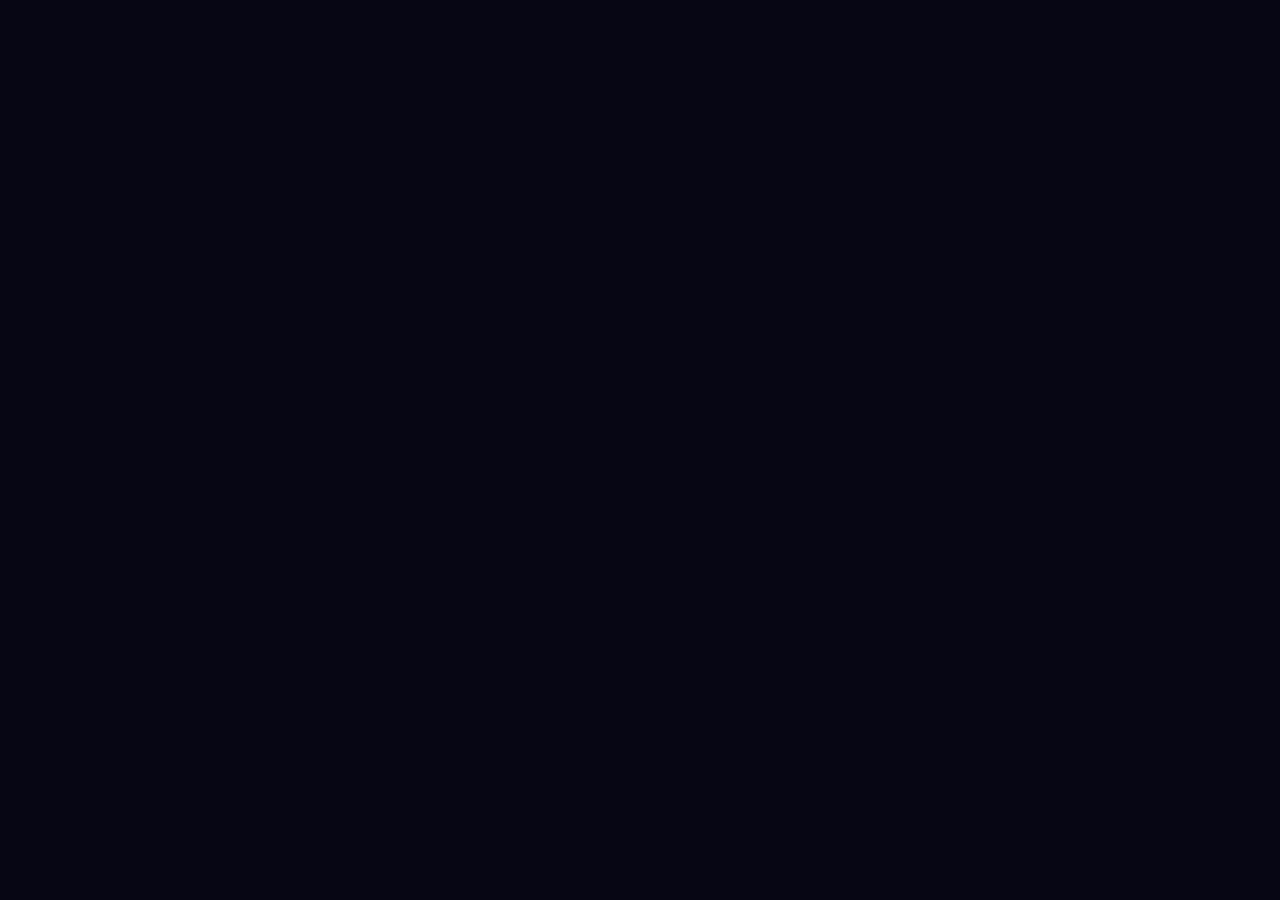
==== index.html @ 1e4405aa "Rename AWWLIEVERSE - An Interactive Birthday Universe (1).html to index.html" ====
<!DOCTYPE html>
<html lang="en">
<head>
  <meta charset="UTF-8">
  <meta name="viewport" content="width=device-width, initial-scale=1.0">
  <title>AWWLIEVERSE — A Little Universe Made Just for You</title>
  <style>
    /* ==========================================================================
       1. CSS RESET & COSMIC COLOR SYSTEM
       ========================================================================== */
    :root {
      --bg-midnight: #070614;
      --bg-deep-navy: #0b0d26;
      --bg-nebula: #181136;
      --lavender: #c2b0ea;
      --soft-pink: #f8c9df;
      --champagne-gold: #edd294;
      --gold-glow: #ffd978;
      --wax-red: #a32222;
      --glass-bg: rgba(22, 17, 48, 0.62);
      --glass-border: rgba(237, 210, 148, 0.22);
      --glass-glow: 0 10px 32px 0 rgba(142, 94, 219, 0.22);
      --font-cinzel: 'Cinzel', Georgia, 'Times New Roman', serif;
      --font-main: 'Segoe UI', -apple-system, BlinkMacSystemFont, Roboto, Helvetica, Arial, sans-serif;
      --font-cursive: 'Brush Script MT', 'Segoe Script', cursive;
    }

    * {
      box-sizing: border-box;
      margin: 0;
      padding: 0;
      -webkit-tap-highlight-color: transparent;
    }

    html {
      scroll-behavior: smooth;
      background-color: var(--bg-midnight);
      color: #f5f4fb;
      font-family: var(--font-main);
    }

    body {
      overflow-x: hidden;
      min-height: 100vh;
      position: relative;
    }

    /* Selection */
    ::selection {
      background: var(--champagne-gold);
      color: var(--bg-midnight);
    }

    /* Custom Scrollbar */
    ::-webkit-scrollbar {
      width: 9px;
    }
    ::-webkit-scrollbar-track {
      background: var(--bg-midnight);
    }
    ::-webkit-scrollbar-thumb {
      background: #392a63;
      border-radius: 999px;
      border: 2px solid var(--bg-midnight);
    }
    ::-webkit-scrollbar-thumb:hover {
      background: var(--champagne-gold);
    }

    /* Fixed Background Canvas */
    #star-canvas {
      position: fixed;
      top: 0;
      left: 0;
      width: 100vw;
      height: 100vh;
      pointer-events: none;
      z-index: 0;
    }

    #confetti-canvas {
      position: fixed;
      top: 0;
      left: 0;
      width: 100vw;
      height: 100vh;
      pointer-events: none;
      z-index: 999;
    }

    /* Layout & Typography Helpers */
    .container {
      width: 100%;
      max-width: 1100px;
      margin: 0 auto;
      padding: 0 1.25rem;
    }

    .section {
      padding: 4.5rem 0;
      position: relative;
      z-index: 2;
    }

    .section-header {
      text-align: center;
      margin-bottom: 2.75rem;
    }

    .badge {
      display: inline-block;
      padding: 0.35rem 1rem;
      border-radius: 999px;
      background: rgba(237, 210, 148, 0.08);
      border: 1px solid rgba(237, 210, 148, 0.35);
      color: var(--champagne-gold);
      font-size: 0.72rem;
      letter-spacing: 0.25em;
      text-transform: uppercase;
      font-weight: 600;
      margin-bottom: 0.75rem;
    }

    .section-title {
      font-family: var(--font-cinzel);
      font-size: clamp(1.8rem, 4vw, 2.75rem);
      font-weight: 700;
      letter-spacing: 0.04em;
      background: linear-gradient(135deg, #ffffff 20%, var(--champagne-gold) 65%, var(--soft-pink) 100%);
      -webkit-background-clip: text;
      -webkit-text-fill-color: transparent;
      margin-bottom: 0.65rem;
    }

    .section-subtitle {
      color: var(--lavender);
      font-size: 0.95rem;
      max-width: 600px;
      margin: 0 auto;
      line-height: 1.6;
      opacity: 0.9;
    }

    /* Glassmorphism Card Style */
    .glass {
      background: var(--glass-bg);
      backdrop-filter: blur(14px);
      -webkit-backdrop-filter: blur(14px);
      border: 1px solid var(--glass-border);
      border-radius: 24px;
      box-shadow: var(--glass-glow);
      transition: transform 0.35s cubic-bezier(0.2, 0.8, 0.2, 1), border-color 0.35s ease, box-shadow 0.35s ease;
    }

    .glass-hover:hover {
      transform: translateY(-6px);
      border-color: rgba(237, 210, 148, 0.55);
      box-shadow: 0 16px 40px rgba(162, 116, 238, 0.28);
    }

    /* Buttons */
    .btn-cosmic {
      display: inline-flex;
      align-items: center;
      justify-content: center;
      gap: 0.5rem;
      padding: 0.85rem 1.9rem;
      border-radius: 999px;
      font-family: var(--font-cinzel);
      font-size: 0.82rem;
      letter-spacing: 0.15em;
      text-transform: uppercase;
      font-weight: 700;
      color: var(--bg-midnight);
      background: linear-gradient(135deg, var(--champagne-gold) 0%, #ffdf94 50%, var(--soft-pink) 100%);
      border: none;
      cursor: pointer;
      box-shadow: 0 0 25px rgba(237, 210, 148, 0.45);
      transition: all 0.3s ease;
      text-decoration: none;
    }

    .btn-cosmic:hover {
      transform: scale(1.05);
      box-shadow: 0 0 38px rgba(237, 210, 148, 0.75);
    }

    .btn-cosmic:active {
      transform: scale(0.97);
    }

    .btn-ghost {
      display: inline-flex;
      align-items: center;
      gap: 0.4rem;
      padding: 0.75rem 1.5rem;
      border-radius: 999px;
      font-size: 0.8rem;
      letter-spacing: 0.12em;
      text-transform: uppercase;
      color: var(--lavender);
      background: rgba(255, 255, 255, 0.04);
      border: 1px solid rgba(194, 176, 234, 0.25);
      cursor: pointer;
      text-decoration: none;
      transition: all 0.25s ease;
    }

    .btn-ghost:hover {
      background: rgba(237, 210, 148, 0.12);
      color: var(--champagne-gold);
      border-color: var(--champagne-gold);
    }

    /* ==========================================================================
       2. FULLSCREEN CINEMATIC INTRO SCREEN
       ========================================================================== */
    #intro-screen {
      position: fixed;
      inset: 0;
      z-index: 1000;
      background: radial-gradient(circle at center, #1b113b 0%, #0d0a21 55%, #05040d 100%);
      display: flex;
      flex-direction: column;
      align-items: center;
      justify-content: center;
      text-align: center;
      padding: 1.5rem;
      transition: opacity 1.2s cubic-bezier(0.4, 0, 0.2, 1), visibility 1.2s;
    }

    #intro-screen.fade-out {
      opacity: 0;
      visibility: hidden;
      pointer-events: none;
    }

    .glowing-moon {
      width: 100px;
      height: 100px;
      border-radius: 50%;
      background: radial-gradient(circle at 35% 35%, #fffbf0 0%, #edd294 50%, #87692c 100%);
      box-shadow: 0 0 45px rgba(237, 210, 148, 0.7), 0 0 90px rgba(194, 176, 234, 0.35);
      margin-bottom: 2rem;
      cursor: pointer;
      position: relative;
      transition: transform 0.4s ease, filter 0.4s ease;
      animation: moonFloat 5s ease-in-out infinite alternate;
    }

    .glowing-moon:hover {
      transform: scale(1.12);
      filter: brightness(1.2) drop-shadow(0 0 25px rgba(255, 217, 120, 0.9));
    }

    .glowing-moon::after {
      content: '☾';
      position: absolute;
      top: 50%;
      left: 50%;
      transform: translate(-50%, -50%);
      color: rgba(11, 13, 38, 0.4);
      font-size: 2.2rem;
      user-select: none;
    }

    @keyframes moonFloat {
      0% { transform: translateY(0px) rotate(0deg); }
      100% { transform: translateY(-12px) rotate(4deg); }
    }

    .intro-title {
      font-family: var(--font-cinzel);
      font-size: clamp(2.1rem, 6vw, 4.25rem);
      font-weight: 800;
      letter-spacing: 0.12em;
      line-height: 1.15;
      background: linear-gradient(135deg, #fff 25%, var(--champagne-gold) 65%, var(--soft-pink) 100%);
      -webkit-background-clip: text;
      -webkit-text-fill-color: transparent;
      margin-bottom: 1rem;
      text-shadow: 0 0 40px rgba(237, 210, 148, 0.45);
    }

    .intro-subtitle {
      font-size: clamp(0.95rem, 2.5vw, 1.25rem);
      color: var(--lavender);
      font-style: italic;
      max-width: 620px;
      line-height: 1.6;
      margin-bottom: 2.5rem;
    }

    .intro-actions {
      display: flex;
      flex-direction: column;
      align-items: center;
      gap: 1.1rem;
    }

    /* Main Experience Wrapper */
    #main-app {
      opacity: 0;
      transition: opacity 1.2s ease;
      position: relative;
      z-index: 10;
    }

    #main-app.visible {
      opacity: 1;
    }

    /* ==========================================================================
       3. TOP NAVIGATION HEADER
       ========================================================================== */
    .top-nav {
      position: sticky;
      top: 0;
      z-index: 100;
      background: rgba(7, 6, 20, 0.75);
      backdrop-filter: blur(16px);
      -webkit-backdrop-filter: blur(16px);
      border-bottom: 1px solid rgba(194, 176, 234, 0.12);
      padding: 0.85rem 1.25rem;
      display: flex;
      align-items: center;
      justify-content: space-between;
    }

    .brand-group {
      display: flex;
      align-items: center;
      gap: 0.75rem;
    }

    .nav-moon-trigger {
      width: 34px;
      height: 34px;
      border-radius: 50%;
      background: radial-gradient(circle at 35% 35%, #fff, var(--champagne-gold));
      display: flex;
      align-items: center;
      justify-content: center;
      color: var(--bg-midnight);
      font-size: 0.95rem;
      font-weight: bold;
      border: none;
      cursor: pointer;
      box-shadow: 0 0 14px rgba(237, 210, 148, 0.65);
      transition: transform 0.3s ease;
    }

    .nav-moon-trigger:hover {
      transform: scale(1.15) rotate(15deg);
    }

    .brand-name {
      font-family: var(--font-cinzel);
      font-size: 1.1rem;
      font-weight: 700;
      letter-spacing: 0.18em;
      color: var(--champagne-gold);
    }

    .brand-sub {
      font-size: 0.68rem;
      letter-spacing: 0.18em;
      text-transform: uppercase;
      color: var(--lavender);
      opacity: 0.7;
      display: none;
    }

    @media (min-width: 640px) {
      .brand-sub { display: inline; }
    }

    .nav-links {
      display: none;
      gap: 1.5rem;
    }

    @media (min-width: 860px) {
      .nav-links { display: flex; }
    }

    .nav-links a {
      color: var(--lavender);
      text-decoration: none;
      font-size: 0.75rem;
      text-transform: uppercase;
      letter-spacing: 0.15em;
      font-weight: 600;
      transition: color 0.2s ease;
    }

    .nav-links a:hover {
      color: var(--champagne-gold);
    }

    /* ==========================================================================
       4. HERO BANNER
       ========================================================================== */
    .hero-banner {
      padding: 5rem 0 3rem 0;
      text-align: center;
    }

    .hero-headline {
      font-family: var(--font-cinzel);
      font-size: clamp(2rem, 5.5vw, 3.8rem);
      font-weight: 800;
      line-height: 1.2;
      background: linear-gradient(135deg, #ffffff 0%, var(--champagne-gold) 60%, var(--soft-pink) 100%);
      -webkit-background-clip: text;
      -webkit-text-fill-color: transparent;
      margin-bottom: 1.25rem;
    }

    .hero-description {
      color: var(--lavender);
      font-size: 1.05rem;
      max-width: 680px;
      margin: 0 auto 2rem auto;
      line-height: 1.7;
    }

    /* ==========================================================================
       5. INTERACTIVE 3D GIFT BOX
       ========================================================================== */
    .gift-stage {
      display: flex;
      flex-direction: column;
      align-items: center;
      padding: 2.5rem 1rem;
    }

    .gift-box-wrapper {
      position: relative;
      width: 160px;
      height: 160px;
      cursor: pointer;
      perspective: 800px;
      margin-bottom: 2rem;
    }

    .gift-box {
      width: 100%;
      height: 100%;
      position: relative;
      transform-style: preserve-3d;
      transition: transform 0.6s cubic-bezier(0.34, 1.56, 0.64, 1);
    }

    .gift-box.wobble {
      animation: giftShake 0.6s ease infinite;
    }

    @keyframes giftShake {
      0%, 100% { transform: rotate(0deg) scale(1); }
      20% { transform: rotate(-6deg) scale(1.05); }
      40% { transform: rotate(6deg) scale(1.05); }
      60% { transform: rotate(-4deg) scale(1.05); }
      80% { transform: rotate(4deg) scale(1.05); }
    }

    .gift-lid {
      position: absolute;
      top: 0;
      left: -8px;
      width: 176px;
      height: 48px;
      background: linear-gradient(135deg, #742588, #4d1561);
      border-radius: 12px;
      border: 2px solid var(--champagne-gold);
      box-shadow: 0 8px 24px rgba(0, 0, 0, 0.45);
      z-index: 4;
      transform-origin: top left;
      transition: transform 0.8s cubic-bezier(0.34, 1.56, 0.64, 1);
    }

    .gift-box.opened .gift-lid {
      transform: translateY(-80px) rotateZ(-38deg) rotateX(45deg);
      opacity: 0.6;
    }

    .gift-bow {
      position: absolute;
      top: -24px;
      left: 50%;
      transform: translateX(-50%);
      width: 52px;
      height: 28px;
      display: flex;
      justify-content: center;
    }

    .gift-bow::before, .gift-bow::after {
      content: '';
      width: 26px;
      height: 26px;
      border: 4px solid var(--champagne-gold);
      border-radius: 50%;
      background: rgba(237, 210, 148, 0.2);
    }
    .gift-bow::before { transform: rotate(-30deg); }
    .gift-bow::after { transform: rotate(30deg); }

    .gift-body {
      position: absolute;
      top: 36px;
      left: 0;
      width: 160px;
      height: 124px;
      background: linear-gradient(135deg, #49175c, #2b0c38);
      border-radius: 10px;
      border: 2px solid rgba(237, 210, 148, 0.6);
      box-shadow: 0 15px 35px rgba(0, 0, 0, 0.6);
      overflow: hidden;
      display: flex;
      align-items: center;
      justify-content: center;
    }

    .gift-ribbon-v {
      position: absolute;
      top: 0;
      bottom: 0;
      width: 24px;
      background: linear-gradient(to right, #eed18f, #fcebc4, #dcb96f);
      box-shadow: 0 0 10px rgba(237, 210, 148, 0.4);
    }

    .gift-ribbon-h {
      position: absolute;
      left: 0;
      right: 0;
      height: 24px;
      background: linear-gradient(to bottom, #eed18f, #fcebc4, #dcb96f);
      box-shadow: 0 0 10px rgba(237, 210, 148, 0.4);
    }

    .gift-hint {
      font-size: 0.82rem;
      letter-spacing: 0.2em;
      text-transform: uppercase;
      color: var(--champagne-gold);
      font-weight: 600;
      animation: pulseText 2s infinite;
      user-select: none;
    }

    @keyframes pulseText {
      0%, 100% { opacity: 0.5; }
      50% { opacity: 1; }
    }

    .revealed-cards {
      display: none;
      grid-template-columns: repeat(auto-fit, minmax(220px, 1fr));
      gap: 1.25rem;
      width: 100%;
      margin-top: 2rem;
      animation: fadeInUp 0.8s ease forwards;
    }

    .gift-portal-card {
      padding: 1.5rem;
      text-decoration: none;
      color: inherit;
      display: block;
      border-radius: 18px;
    }

    .portal-icon {
      font-size: 2rem;
      margin-bottom: 0.75rem;
      display: block;
    }

    .portal-title {
      font-family: var(--font-cinzel);
      font-size: 1.05rem;
      font-weight: 700;
      color: var(--champagne-gold);
      margin-bottom: 0.35rem;
    }

    .portal-desc {
      font-size: 0.82rem;
      color: var(--lavender);
      line-height: 1.5;
    }

    /* ==========================================================================
       6. BIRTHDAY CAKE & CANDLE EXPERIENCE
       ========================================================================== */
    .cake-display {
      display: flex;
      flex-direction: column;
      align-items: center;
      padding: 2.5rem 1rem 1.5rem 1rem;
    }

    .cake-stand {
      display: flex;
      flex-direction: column;
      align-items: center;
      position: relative;
      margin-bottom: 2.5rem;
    }

    .candles-row {
      display: flex;
      gap: 2rem;
      z-index: 5;
      margin-bottom: -4px;
    }

    .candle {
      width: 14px;
      height: 48px;
      background: repeating-linear-gradient(45deg, var(--champagne-gold), var(--champagne-gold) 6px, var(--soft-pink) 6px, var(--soft-pink) 12px);
      border-radius: 4px;
      position: relative;
      box-shadow: 0 4px 10px rgba(0, 0, 0, 0.4);
      cursor: pointer;
    }

    .flame {
      position: absolute;
      top: -22px;
      left: 50%;
      transform: translateX(-50%);
      width: 16px;
      height: 24px;
      background: radial-gradient(ellipse at bottom, #ffffff 0%, var(--gold-glow) 35%, #ff5722 80%, transparent 100%);
      border-radius: 50% 50% 35% 35% / 60% 60% 40% 40%;
      box-shadow: 0 0 16px var(--gold-glow), 0 0 32px #ff7043;
      animation: flicker 0.18s infinite alternate ease-in-out;
      transition: all 0.5s ease;
    }

    .flame.blown {
      opacity: 0;
      transform: translateX(-50%) translateY(-10px) scale(0.2);
    }

    .smoke {
      position: absolute;
      top: -26px;
      left: 50%;
      transform: translateX(-50%);
      width: 6px;
      height: 20px;
      background: rgba(220, 220, 230, 0.6);
      filter: blur(3px);
      border-radius: 50%;
      opacity: 0;
      pointer-events: none;
    }

    .flame.blown + .smoke {
      animation: riseSmoke 1.6s forwards ease-out;
    }

    @keyframes flicker {
      0% { transform: translateX(-50%) rotate(-2deg) scale(1); }
      100% { transform: translateX(-50%) rotate(2deg) scale(1.08); }
    }

    @keyframes riseSmoke {
      0% { opacity: 0.9; transform: translateX(-50%) translateY(0) scale(1); }
      50% { opacity: 0.5; transform: translateX(-70%) translateY(-25px) scale(2); }
      100% { opacity: 0; transform: translateX(-40%) translateY(-50px) scale(3.5); }
    }

    .cake-tier {
      position: relative;
      border-radius: 14px 14px 0 0;
      box-shadow: inset 0 -6px 0 rgba(0, 0, 0, 0.25), inset 0 8px 0 rgba(248, 201, 223, 0.25);
    }

    .tier-top {
      width: 180px;
      height: 65px;
      background: linear-gradient(135deg, #371d5c, #592e94);
      border: 2px solid rgba(237, 210, 148, 0.4);
      border-bottom: none;
      display: flex;
      align-items: center;
      justify-content: center;
      color: var(--champagne-gold);
      font-size: 0.8rem;
      letter-spacing: 0.25em;
    }

    .tier-bottom {
      width: 250px;
      height: 80px;
      background: linear-gradient(135deg, #281442, #462274);
      border: 2px solid rgba(237, 210, 148, 0.4);
      border-bottom: none;
      display: flex;
      align-items: center;
      justify-content: center;
    }

    .tier-text {
      font-family: var(--font-cinzel);
      font-weight: 700;
      font-size: 0.95rem;
      letter-spacing: 0.25em;
      color: var(--champagne-gold);
      text-shadow: 0 0 10px rgba(237, 210, 148, 0.5);
    }

    .cake-plate {
      width: 290px;
      height: 14px;
      background: linear-gradient(to right, #edd294, #fff3d6, #edd294);
      border-radius: 999px;
      box-shadow: 0 10px 24px rgba(0, 0, 0, 0.6);
    }

    .cake-blessing {
      display: none;
      max-width: 620px;
      margin: 2rem auto 0 auto;
      padding: 1.75rem;
      text-align: center;
      background: linear-gradient(135deg, rgba(82, 33, 114, 0.4), rgba(22, 17, 48, 0.7));
      border: 1px solid var(--champagne-gold);
      border-radius: 20px;
      animation: fadeInUp 0.8s ease;
    }

    .blessing-quote {
      font-size: 1.05rem;
      line-height: 1.75;
      color: #fff;
      font-style: italic;
      margin-bottom: 0.75rem;
    }

    /* ==========================================================================
       7. SCRAPBOOK / MUSEUM OF MEMORIES
       ========================================================================== */
    .memories-grid {
      display: grid;
      grid-template-columns: repeat(auto-fill, minmax(230px, 1fr));
      gap: 1.75rem;
      padding: 0.5rem;
    }

    .polaroid-card {
      background: #faf7f0;
      color: #1a1727;
      padding: 0.85rem 0.85rem 1.25rem 0.85rem;
      border-radius: 8px;
      box-shadow: 0 12px 28px rgba(0, 0, 0, 0.5);
      cursor: pointer;
      transition: all 0.35s cubic-bezier(0.2, 0.8, 0.2, 1);
      display: flex;
      flex-direction: column;
      position: relative;
    }

    .polaroid-card:nth-child(even) { transform: rotate(-1.5deg); }
    .polaroid-card:nth-child(odd) { transform: rotate(1.5deg); }

    .polaroid-card:hover {
      transform: translateY(-8px) rotate(0deg) scale(1.04);
      box-shadow: 0 20px 40px rgba(0, 0, 0, 0.7), 0 0 25px rgba(237, 210, 148, 0.4);
      z-index: 5;
    }

    .polaroid-photo-frame {
      width: 100%;
      height: 200px;
      background: #110c22;
      border-radius: 4px;
      overflow: hidden;
      position: relative;
      display: flex;
      align-items: center;
      justify-content: center;
    }

    .polaroid-photo-frame img {
      width: 100%;
      height: 100%;
      object-fit: cover;
      display: block;
      transition: transform 0.5s ease;
    }

    .polaroid-card:hover .polaroid-photo-frame img {
      transform: scale(1.06);
    }

    .polaroid-caption {
      margin-top: 0.85rem;
      font-family: var(--font-cinzel);
      font-size: 0.85rem;
      font-weight: 700;
      color: #171224;
      line-height: 1.3;
    }

    .polaroid-sub {
      font-size: 0.72rem;
      color: #635b75;
      margin-top: 0.25rem;
    }

    /* Lightbox Modal */
    .lightbox-modal {
      position: fixed;
      inset: 0;
      z-index: 1200;
      background: rgba(4, 3, 10, 0.88);
      backdrop-filter: blur(16px);
      -webkit-backdrop-filter: blur(16px);
      display: none;
      align-items: center;
      justify-content: center;
      padding: 1.5rem;
    }

    .lightbox-content {
      max-width: 650px;
      width: 100%;
      background: var(--bg-deep-navy);
      border: 1px solid var(--champagne-gold);
      border-radius: 20px;
      overflow: hidden;
      position: relative;
      box-shadow: 0 0 45px rgba(0, 0, 0, 0.8);
      animation: modalZoom 0.3s ease;
    }

    @keyframes modalZoom {
      from { transform: scale(0.92); opacity: 0; }
      to { transform: scale(1); opacity: 1; }
    }

    .lightbox-image-box {
      width: 100%;
      height: 380px;
      background: #000;
      display: flex;
      align-items: center;
      justify-content: center;
    }

    .lightbox-image-box img, .lightbox-image-box svg {
      max-width: 100%;
      max-height: 100%;
      object-fit: contain;
    }

    .lightbox-details {
      padding: 1.5rem;
    }

    .lightbox-caption {
      font-family: var(--font-cinzel);
      font-size: 1.25rem;
      font-weight: 700;
      color: var(--champagne-gold);
      margin-bottom: 0.4rem;
    }

    .lightbox-desc {
      font-size: 0.9rem;
      color: var(--lavender);
      line-height: 1.6;
    }

    .lightbox-controls {
      display: flex;
      align-items: center;
      justify-content: space-between;
      margin-top: 1.25rem;
      border-top: 1px solid rgba(194, 176, 234, 0.15);
      padding-top: 1rem;
    }

    .modal-close-btn {
      position: absolute;
      top: 1rem;
      right: 1rem;
      background: rgba(0, 0, 0, 0.5);
      border: 1px solid rgba(255, 255, 255, 0.2);
      color: #fff;
      width: 36px;
      height: 36px;
      border-radius: 50%;
      cursor: pointer;
      font-size: 1.1rem;
      display: flex;
      align-items: center;
      justify-content: center;
      transition: all 0.2s;
    }

    .modal-close-btn:hover {
      background: var(--champagne-gold);
      color: var(--bg-midnight);
    }

    /* ==========================================================================
       8. FRIENDSHIP TIMELINE & LIVE COUNTER
       ========================================================================== */
    .counter-grid {
      display: grid;
      grid-template-columns: repeat(2, 1fr);
      gap: 1rem;
      max-width: 650px;
      margin: 0 auto 3.5rem auto;
    }

    @media (min-width: 580px) {
      .counter-grid { grid-template-columns: repeat(4, 1fr); }
    }

    .counter-box {
      padding: 1.4rem 0.75rem;
      text-align: center;
      background: rgba(14, 11, 33, 0.7);
      border: 1px solid rgba(194, 176, 234, 0.18);
      border-radius: 18px;
    }

    .counter-value {
      font-family: var(--font-cinzel);
      font-size: 2.2rem;
      font-weight: 800;
      color: var(--champagne-gold);
      display: block;
      line-height: 1.1;
    }

    .counter-label {
      font-size: 0.72rem;
      text-transform: uppercase;
      letter-spacing: 0.2em;
      color: var(--lavender);
      margin-top: 0.4rem;
      display: block;
    }

    .timeline-track {
      position: relative;
      max-width: 720px;
      margin: 0 auto;
      padding-left: 2rem;
      border-left: 2px dashed rgba(237, 210, 148, 0.35);
    }

    .timeline-node {
      position: relative;
      margin-bottom: 2.5rem;
    }

    .timeline-dot {
      position: absolute;
      left: -2rem;
      top: 1.25rem;
      transform: translateX(-50%);
      width: 18px;
      height: 18px;
      border-radius: 50%;
      background: var(--champagne-gold);
      border: 4px solid var(--bg-midnight);
      box-shadow: 0 0 14px var(--champagne-gold);
    }

    .timeline-card {
      padding: 1.5rem;
    }

    .timeline-date {
      font-size: 0.75rem;
      text-transform: uppercase;
      letter-spacing: 0.18em;
      color: var(--champagne-gold);
      font-weight: 700;
    }

    .timeline-title {
      font-family: var(--font-cinzel);
      font-size: 1.2rem;
      font-weight: 700;
      color: #fff;
      margin: 0.3rem 0 0.5rem 0;
    }

    .timeline-desc {
      font-size: 0.88rem;
      color: var(--lavender);
      line-height: 1.6;
    }

    /* ==========================================================================
       9. WAX SEALED LETTER
       ========================================================================== */
    .letter-stage {
      max-width: 680px;
      margin: 0 auto;
      padding: 1rem;
    }

    .envelope-box {
      width: 100%;
      background: linear-gradient(135deg, #1b1238, #110a26);
      border: 1px solid rgba(237, 210, 148, 0.35);
      border-radius: 24px;
      padding: 3rem 1.5rem;
      text-align: center;
      position: relative;
      box-shadow: 0 15px 40px rgba(0, 0, 0, 0.6);
      cursor: pointer;
      transition: all 0.3s ease;
    }

    .envelope-box:hover {
      border-color: var(--champagne-gold);
      box-shadow: 0 0 35px rgba(237, 210, 148, 0.25);
    }

    .wax-seal {
      width: 72px;
      height: 72px;
      border-radius: 50%;
      background: radial-gradient(circle at 35% 35%, #c52929 0%, var(--wax-red) 60%, #570e0e 100%);
      box-shadow: 0 6px 18px rgba(0, 0, 0, 0.6), inset 0 2px 4px rgba(255, 255, 255, 0.3);
      border: 2px solid rgba(237, 210, 148, 0.4);
      margin: 0 auto 1.25rem auto;
      display: flex;
      align-items: center;
      justify-content: center;
      font-family: var(--font-cinzel);
      font-size: 1.4rem;
      font-weight: bold;
      color: var(--champagne-gold);
      transition: transform 0.3s ease;
    }

    .wax-seal:hover {
      transform: scale(1.1);
    }

    .opened-letter-view {
      display: none;
      background: #0f0b21;
      border: 1px solid rgba(237, 210, 148, 0.3);
      border-radius: 20px;
      padding: 2.25rem;
      box-shadow: 0 15px 40px rgba(0, 0, 0, 0.7);
      animation: fadeInUp 0.7s ease;
    }

    .letter-header {
      display: flex;
      justify-content: space-between;
      align-items: center;
      border-bottom: 1px solid rgba(194, 176, 234, 0.15);
      padding-bottom: 1rem;
      margin-bottom: 1.5rem;
    }

    .letter-salutation {
      font-family: var(--font-cinzel);
      font-size: 1.3rem;
      color: var(--champagne-gold);
    }

    .letter-body {
      font-size: 1rem;
      line-height: 1.85;
      color: #ede9f7;
      white-space: pre-line;
      min-height: 240px;
    }

    .letter-signature {
      margin-top: 2rem;
      padding-top: 1.25rem;
      border-top: 1px solid rgba(194, 176, 234, 0.15);
      text-align: right;
    }

    .signature-title {
      font-size: 0.8rem;
      color: var(--lavender);
      text-transform: uppercase;
      letter-spacing: 0.15em;
    }

    .signature-name {
      font-family: var(--font-cinzel);
      font-size: 1.4rem;
      font-weight: 700;
      color: var(--champagne-gold);
      margin-top: 0.25rem;
    }

    /* ==========================================================================
       10. THINGS I HOPE YOU NEVER FORGET (APPRECIATION CARDS)
       ========================================================================== */
    .appreciation-grid {
      display: grid;
      grid-template-columns: repeat(auto-fill, minmax(240px, 1fr));
      gap: 1.25rem;
    }

    .appreciation-card {
      padding: 1.5rem;
      border-radius: 20px;
      cursor: pointer;
      display: flex;
      flex-direction: column;
      justify-content: space-between;
      min-height: 190px;
    }

    .appreciation-icon {
      font-size: 1.8rem;
      margin-bottom: 0.75rem;
    }

    .appreciation-title {
      font-family: var(--font-cinzel);
      font-size: 1.05rem;
      font-weight: 700;
      color: var(--champagne-gold);
      margin-bottom: 0.5rem;
    }

    .appreciation-msg {
      font-size: 0.85rem;
      color: var(--lavender);
      line-height: 1.6;
    }

    /* ==========================================================================
       11. A THOUSAND LITTLE WISHES (CONSTELLATION FIELD)
       ========================================================================== */
    .constellation-sky {
      position: relative;
      width: 100%;
      height: 380px;
      background: radial-gradient(ellipse at center, #181136 0%, #0c081e 65%, #05030e 100%);
      border: 1px solid rgba(237, 210, 148, 0.25);
      border-radius: 24px;
      overflow: hidden;
      margin-bottom: 1.5rem;
    }

    .star-point {
      position: absolute;
      width: 28px;
      height: 28px;
      display: flex;
      align-items: center;
      justify-content: center;
      cursor: pointer;
      border: none;
      background: transparent;
      transform: translate(-50%, -50%);
      transition: transform 0.3s ease;
    }

    .star-point:hover {
      transform: translate(-50%, -50%) scale(1.6);
    }

    .star-point svg {
      width: 16px;
      height: 16px;
      fill: var(--champagne-gold);
      filter: drop-shadow(0 0 8px var(--gold-glow));
    }

    .active-wish-card {
      min-height: 85px;
      padding: 1.25rem 1.75rem;
      border-radius: 18px;
      text-align: center;
      display: flex;
      align-items: center;
      justify-content: center;
    }

    .active-wish-text {
      font-size: 0.95rem;
      font-style: italic;
      color: var(--champagne-gold);
      line-height: 1.6;
    }

    /* ==========================================================================
       12. OPEN-WHEN LETTERS
       ========================================================================== */
    .open-when-grid {
      display: grid;
      grid-template-columns: repeat(auto-fit, minmax(230px, 1fr));
      gap: 1.25rem;
    }

    .open-when-card {
      padding: 1.6rem;
      cursor: pointer;
      border-radius: 20px;
      display: flex;
      align-items: center;
      gap: 1rem;
    }

    .ow-icon {
      font-size: 2rem;
    }

    .ow-title {
      font-family: var(--font-cinzel);
      font-size: 0.95rem;
      font-weight: 700;
      color: var(--champagne-gold);
    }

    .ow-preview {
      font-size: 0.75rem;
      color: var(--lavender);
      margin-top: 0.2rem;
    }

    /* ==========================================================================
       13. INTERACTIVE FRIENDSHIP QUIZ
       ========================================================================== */
    .quiz-card {
      max-width: 650px;
      margin: 0 auto;
      padding: 2.25rem 1.75rem;
      border-radius: 24px;
    }

    .quiz-progress-bar-wrap {
      width: 100%;
      height: 6px;
      background: rgba(255, 255, 255, 0.08);
      border-radius: 999px;
      overflow: hidden;
      margin-bottom: 1.5rem;
    }

    .quiz-progress-bar {
      height: 100%;
      width: 0%;
      background: linear-gradient(to right, var(--champagne-gold), var(--soft-pink));
      transition: width 0.35s ease;
    }

    .quiz-meta {
      display: flex;
      justify-content: space-between;
      font-size: 0.78rem;
      color: var(--lavender);
      text-transform: uppercase;
      letter-spacing: 0.15em;
      margin-bottom: 1rem;
    }

    .quiz-question-text {
      font-family: var(--font-cinzel);
      font-size: 1.25rem;
      font-weight: 700;
      color: #fff;
      margin-bottom: 1.5rem;
      line-height: 1.4;
      min-height: 55px;
    }

    .quiz-options-list {
      display: flex;
      flex-direction: column;
      gap: 0.75rem;
    }

    .quiz-opt-btn {
      padding: 1rem 1.25rem;
      border-radius: 14px;
      background: rgba(16, 12, 36, 0.75);
      border: 1px solid rgba(194, 176, 234, 0.2);
      color: #ede9f7;
      font-size: 0.9rem;
      text-align: left;
      cursor: pointer;
      display: flex;
      justify-content: space-between;
      align-items: center;
      transition: all 0.25s ease;
    }

    .quiz-opt-btn:hover {
      background: rgba(43, 27, 84, 0.8);
      border-color: var(--champagne-gold);
    }

    .quiz-opt-btn.correct {
      background: rgba(20, 77, 43, 0.8) !important;
      border-color: #4ade80 !important;
      color: #bbf7d0 !important;
    }

    .quiz-opt-btn.wrong {
      background: rgba(110, 20, 40, 0.8) !important;
      border-color: #f87171 !important;
      color: #fecaca !important;
    }

    .quiz-feedback {
      margin-top: 1.25rem;
      font-size: 0.85rem;
      font-weight: 600;
      min-height: 24px;
    }

    .quiz-completed-box {
      display: none;
      text-align: center;
      padding: 1.5rem 0;
    }

    /* ==========================================================================
       14. FLOATING MUSIC PLAYER
       ========================================================================== */
    .music-player-widget {
      position: fixed;
      bottom: 1.25rem;
      right: 1.25rem;
      z-index: 500;
      background: rgba(18, 14, 40, 0.85);
      backdrop-filter: blur(16px);
      -webkit-backdrop-filter: blur(16px);
      border: 1px solid rgba(237, 210, 148, 0.35);
      border-radius: 20px;
      padding: 0.75rem 1rem;
      box-shadow: 0 10px 30px rgba(0, 0, 0, 0.7);
      display: flex;
      align-items: center;
      gap: 0.85rem;
      max-width: 320px;
    }

    .music-avatar {
      width: 42px;
      height: 42px;
      border-radius: 12px;
      background: linear-gradient(135deg, var(--champagne-gold), #8134af);
      display: flex;
      align-items: center;
      justify-content: center;
      font-size: 1.2rem;
      flex-shrink: 0;
    }

    .music-details {
      flex: 1;
      min-width: 0;
    }

    .track-title {
      font-size: 0.78rem;
      font-weight: 700;
      color: #fff;
      white-space: nowrap;
      overflow: hidden;
      text-overflow: ellipsis;
    }

    .track-artist {
      font-size: 0.68rem;
      color: var(--lavender);
      opacity: 0.8;
      white-space: nowrap;
      overflow: hidden;
      text-overflow: ellipsis;
    }

    .progress-track-bg {
      width: 100%;
      height: 4px;
      background: rgba(255, 255, 255, 0.12);
      border-radius: 999px;
      margin-top: 0.35rem;
      overflow: hidden;
    }

    .progress-fill {
      width: 0%;
      height: 100%;
      background: var(--champagne-gold);
    }

    .player-btn {
      background: transparent;
      border: none;
      color: var(--champagne-gold);
      font-size: 1.25rem;
      cursor: pointer;
      display: flex;
      align-items: center;
      justify-content: center;
      width: 32px;
      height: 32px;
      border-radius: 50%;
      transition: background 0.2s;
    }

    .player-btn:hover {
      background: rgba(237, 210, 148, 0.15);
    }

    /* ==========================================================================
       15. FINAL CINEMATIC REVEAL SECTION & FOOTER
       ========================================================================== */
    .grand-finale {
      padding: 6rem 0;
      text
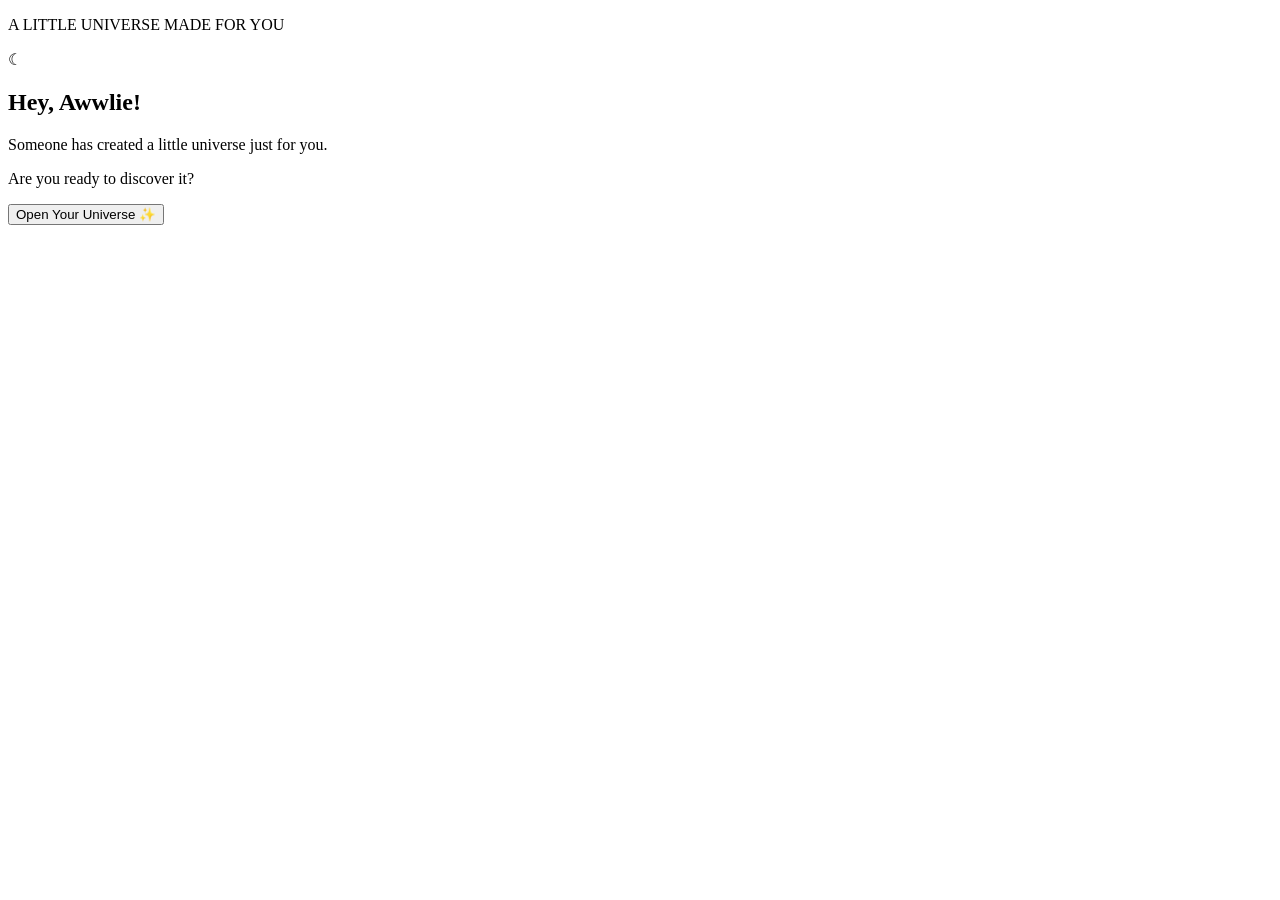
==== commit e0bf4bca: "Update print statement from 'Hello' to 'Goodbye'" ====
--- a/index.html
+++ b/index.html
@@ -1,1431 +1,614 @@
 <!DOCTYPE html>
 <html lang="en">
+
 <head>
-  <meta charset="UTF-8">
-  <meta name="viewport" content="width=device-width, initial-scale=1.0">
-  <title>AWWLIEVERSE — A Little Universe Made Just for You</title>
-  <style>
-    /* ==========================================================================
-       1. CSS RESET & COSMIC COLOR SYSTEM
-       ========================================================================== */
-    :root {
-      --bg-midnight: #070614;
-      --bg-deep-navy: #0b0d26;
-      --bg-nebula: #181136;
-      --lavender: #c2b0ea;
-      --soft-pink: #f8c9df;
-      --champagne-gold: #edd294;
-      --gold-glow: #ffd978;
-      --wax-red: #a32222;
-      --glass-bg: rgba(22, 17, 48, 0.62);
-      --glass-border: rgba(237, 210, 148, 0.22);
-      --glass-glow: 0 10px 32px 0 rgba(142, 94, 219, 0.22);
-      --font-cinzel: 'Cinzel', Georgia, 'Times New Roman', serif;
-      --font-main: 'Segoe UI', -apple-system, BlinkMacSystemFont, Roboto, Helvetica, Arial, sans-serif;
-      --font-cursive: 'Brush Script MT', 'Segoe Script', cursive;
-    }
-
-    * {
-      box-sizing: border-box;
-      margin: 0;
-      padding: 0;
-      -webkit-tap-highlight-color: transparent;
-    }
-
-    html {
-      scroll-behavior: smooth;
-      background-color: var(--bg-midnight);
-      color: #f5f4fb;
-      font-family: var(--font-main);
-    }
-
-    body {
-      overflow-x: hidden;
-      min-height: 100vh;
-      position: relative;
-    }
-
-    /* Selection */
-    ::selection {
-      background: var(--champagne-gold);
-      color: var(--bg-midnight);
-    }
-
-    /* Custom Scrollbar */
-    ::-webkit-scrollbar {
-      width: 9px;
-    }
-    ::-webkit-scrollbar-track {
-      background: var(--bg-midnight);
-    }
-    ::-webkit-scrollbar-thumb {
-      background: #392a63;
-      border-radius: 999px;
-      border: 2px solid var(--bg-midnight);
-    }
-    ::-webkit-scrollbar-thumb:hover {
-      background: var(--champagne-gold);
-    }
-
-    /* Fixed Background Canvas */
-    #star-canvas {
-      position: fixed;
-      top: 0;
-      left: 0;
-      width: 100vw;
-      height: 100vh;
-      pointer-events: none;
-      z-index: 0;
-    }
-
-    #confetti-canvas {
-      position: fixed;
-      top: 0;
-      left: 0;
-      width: 100vw;
-      height: 100vh;
-      pointer-events: none;
-      z-index: 999;
-    }
-
-    /* Layout & Typography Helpers */
-    .container {
-      width: 100%;
-      max-width: 1100px;
-      margin: 0 auto;
-      padding: 0 1.25rem;
-    }
-
-    .section {
-      padding: 4.5rem 0;
-      position: relative;
-      z-index: 2;
-    }
-
-    .section-header {
-      text-align: center;
-      margin-bottom: 2.75rem;
-    }
-
-    .badge {
-      display: inline-block;
-      padding: 0.35rem 1rem;
-      border-radius: 999px;
-      background: rgba(237, 210, 148, 0.08);
-      border: 1px solid rgba(237, 210, 148, 0.35);
-      color: var(--champagne-gold);
-      font-size: 0.72rem;
-      letter-spacing: 0.25em;
-      text-transform: uppercase;
-      font-weight: 600;
-      margin-bottom: 0.75rem;
-    }
-
-    .section-title {
-      font-family: var(--font-cinzel);
-      font-size: clamp(1.8rem, 4vw, 2.75rem);
-      font-weight: 700;
-      letter-spacing: 0.04em;
-      background: linear-gradient(135deg, #ffffff 20%, var(--champagne-gold) 65%, var(--soft-pink) 100%);
-      -webkit-background-clip: text;
-      -webkit-text-fill-color: transparent;
-      margin-bottom: 0.65rem;
-    }
-
-    .section-subtitle {
-      color: var(--lavender);
-      font-size: 0.95rem;
-      max-width: 600px;
-      margin: 0 auto;
-      line-height: 1.6;
-      opacity: 0.9;
-    }
-
-    /* Glassmorphism Card Style */
-    .glass {
-      background: var(--glass-bg);
-      backdrop-filter: blur(14px);
-      -webkit-backdrop-filter: blur(14px);
-      border: 1px solid var(--glass-border);
-      border-radius: 24px;
-      box-shadow: var(--glass-glow);
-      transition: transform 0.35s cubic-bezier(0.2, 0.8, 0.2, 1), border-color 0.35s ease, box-shadow 0.35s ease;
-    }
-
-    .glass-hover:hover {
-      transform: translateY(-6px);
-      border-color: rgba(237, 210, 148, 0.55);
-      box-shadow: 0 16px 40px rgba(162, 116, 238, 0.28);
-    }
-
-    /* Buttons */
-    .btn-cosmic {
-      display: inline-flex;
-      align-items: center;
-      justify-content: center;
-      gap: 0.5rem;
-      padding: 0.85rem 1.9rem;
-      border-radius: 999px;
-      font-family: var(--font-cinzel);
-      font-size: 0.82rem;
-      letter-spacing: 0.15em;
-      text-transform: uppercase;
-      font-weight: 700;
-      color: var(--bg-midnight);
-      background: linear-gradient(135deg, var(--champagne-gold) 0%, #ffdf94 50%, var(--soft-pink) 100%);
-      border: none;
-      cursor: pointer;
-      box-shadow: 0 0 25px rgba(237, 210, 148, 0.45);
-      transition: all 0.3s ease;
-      text-decoration: none;
-    }
-
-    .btn-cosmic:hover {
-      transform: scale(1.05);
-      box-shadow: 0 0 38px rgba(237, 210, 148, 0.75);
-    }
-
-    .btn-cosmic:active {
-      transform: scale(0.97);
-    }
-
-    .btn-ghost {
-      display: inline-flex;
-      align-items: center;
-      gap: 0.4rem;
-      padding: 0.75rem 1.5rem;
-      border-radius: 999px;
-      font-size: 0.8rem;
-      letter-spacing: 0.12em;
-      text-transform: uppercase;
-      color: var(--lavender);
-      background: rgba(255, 255, 255, 0.04);
-      border: 1px solid rgba(194, 176, 234, 0.25);
-      cursor: pointer;
-      text-decoration: none;
-      transition: all 0.25s ease;
-    }
-
-    .btn-ghost:hover {
-      background: rgba(237, 210, 148, 0.12);
-      color: var(--champagne-gold);
-      border-color: var(--champagne-gold);
-    }
-
-    /* ==========================================================================
-       2. FULLSCREEN CINEMATIC INTRO SCREEN
-       ========================================================================== */
-    #intro-screen {
-      position: fixed;
-      inset: 0;
-      z-index: 1000;
-      background: radial-gradient(circle at center, #1b113b 0%, #0d0a21 55%, #05040d 100%);
-      display: flex;
-      flex-direction: column;
-      align-items: center;
-      justify-content: center;
-      text-align: center;
-      padding: 1.5rem;
-      transition: opacity 1.2s cubic-bezier(0.4, 0, 0.2, 1), visibility 1.2s;
-    }
-
-    #intro-screen.fade-out {
-      opacity: 0;
-      visibility: hidden;
-      pointer-events: none;
-    }
-
-    .glowing-moon {
-      width: 100px;
-      height: 100px;
-      border-radius: 50%;
-      background: radial-gradient(circle at 35% 35%, #fffbf0 0%, #edd294 50%, #87692c 100%);
-      box-shadow: 0 0 45px rgba(237, 210, 148, 0.7), 0 0 90px rgba(194, 176, 234, 0.35);
-      margin-bottom: 2rem;
-      cursor: pointer;
-      position: relative;
-      transition: transform 0.4s ease, filter 0.4s ease;
-      animation: moonFloat 5s ease-in-out infinite alternate;
-    }
-
-    .glowing-moon:hover {
-      transform: scale(1.12);
-      filter: brightness(1.2) drop-shadow(0 0 25px rgba(255, 217, 120, 0.9));
-    }
-
-    .glowing-moon::after {
-      content: '☾';
-      position: absolute;
-      top: 50%;
-      left: 50%;
-      transform: translate(-50%, -50%);
-      color: rgba(11, 13, 38, 0.4);
-      font-size: 2.2rem;
-      user-select: none;
-    }
-
-    @keyframes moonFloat {
-      0% { transform: translateY(0px) rotate(0deg); }
-      100% { transform: translateY(-12px) rotate(4deg); }
-    }
-
-    .intro-title {
-      font-family: var(--font-cinzel);
-      font-size: clamp(2.1rem, 6vw, 4.25rem);
-      font-weight: 800;
-      letter-spacing: 0.12em;
-      line-height: 1.15;
-      background: linear-gradient(135deg, #fff 25%, var(--champagne-gold) 65%, var(--soft-pink) 100%);
-      -webkit-background-clip: text;
-      -webkit-text-fill-color: transparent;
-      margin-bottom: 1rem;
-      text-shadow: 0 0 40px rgba(237, 210, 148, 0.45);
-    }
-
-    .intro-subtitle {
-      font-size: clamp(0.95rem, 2.5vw, 1.25rem);
-      color: var(--lavender);
-      font-style: italic;
-      max-width: 620px;
-      line-height: 1.6;
-      margin-bottom: 2.5rem;
-    }
-
-    .intro-actions {
-      display: flex;
-      flex-direction: column;
-      align-items: center;
-      gap: 1.1rem;
-    }
-
-    /* Main Experience Wrapper */
-    #main-app {
-      opacity: 0;
-      transition: opacity 1.2s ease;
-      position: relative;
-      z-index: 10;
-    }
-
-    #main-app.visible {
-      opacity: 1;
-    }
-
-    /* ==========================================================================
-       3. TOP NAVIGATION HEADER
-       ========================================================================== */
-    .top-nav {
-      position: sticky;
-      top: 0;
-      z-index: 100;
-      background: rgba(7, 6, 20, 0.75);
-      backdrop-filter: blur(16px);
-      -webkit-backdrop-filter: blur(16px);
-      border-bottom: 1px solid rgba(194, 176, 234, 0.12);
-      padding: 0.85rem 1.25rem;
-      display: flex;
-      align-items: center;
-      justify-content: space-between;
-    }
-
-    .brand-group {
-      display: flex;
-      align-items: center;
-      gap: 0.75rem;
-    }
-
-    .nav-moon-trigger {
-      width: 34px;
-      height: 34px;
-      border-radius: 50%;
-      background: radial-gradient(circle at 35% 35%, #fff, var(--champagne-gold));
-      display: flex;
-      align-items: center;
-      justify-content: center;
-      color: var(--bg-midnight);
-      font-size: 0.95rem;
-      font-weight: bold;
-      border: none;
-      cursor: pointer;
-      box-shadow: 0 0 14px rgba(237, 210, 148, 0.65);
-      transition: transform 0.3s ease;
-    }
-
-    .nav-moon-trigger:hover {
-      transform: scale(1.15) rotate(15deg);
-    }
-
-    .brand-name {
-      font-family: var(--font-cinzel);
-      font-size: 1.1rem;
-      font-weight: 700;
-      letter-spacing: 0.18em;
-      color: var(--champagne-gold);
-    }
-
-    .brand-sub {
-      font-size: 0.68rem;
-      letter-spacing: 0.18em;
-      text-transform: uppercase;
-      color: var(--lavender);
-      opacity: 0.7;
-      display: none;
-    }
-
-    @media (min-width: 640px) {
-      .brand-sub { display: inline; }
-    }
-
-    .nav-links {
-      display: none;
-      gap: 1.5rem;
-    }
-
-    @media (min-width: 860px) {
-      .nav-links { display: flex; }
-    }
-
-    .nav-links a {
-      color: var(--lavender);
-      text-decoration: none;
-      font-size: 0.75rem;
-      text-transform: uppercase;
-      letter-spacing: 0.15em;
-      font-weight: 600;
-      transition: color 0.2s ease;
-    }
-
-    .nav-links a:hover {
-      color: var(--champagne-gold);
-    }
-
-    /* ==========================================================================
-       4. HERO BANNER
-       ========================================================================== */
-    .hero-banner {
-      padding: 5rem 0 3rem 0;
-      text-align: center;
-    }
-
-    .hero-headline {
-      font-family: var(--font-cinzel);
-      font-size: clamp(2rem, 5.5vw, 3.8rem);
-      font-weight: 800;
-      line-height: 1.2;
-      background: linear-gradient(135deg, #ffffff 0%, var(--champagne-gold) 60%, var(--soft-pink) 100%);
-      -webkit-background-clip: text;
-      -webkit-text-fill-color: transparent;
-      margin-bottom: 1.25rem;
-    }
-
-    .hero-description {
-      color: var(--lavender);
-      font-size: 1.05rem;
-      max-width: 680px;
-      margin: 0 auto 2rem auto;
-      line-height: 1.7;
-    }
-
-    /* ==========================================================================
-       5. INTERACTIVE 3D GIFT BOX
-       ========================================================================== */
-    .gift-stage {
-      display: flex;
-      flex-direction: column;
-      align-items: center;
-      padding: 2.5rem 1rem;
-    }
-
-    .gift-box-wrapper {
-      position: relative;
-      width: 160px;
-      height: 160px;
-      cursor: pointer;
-      perspective: 800px;
-      margin-bottom: 2rem;
-    }
-
-    .gift-box {
-      width: 100%;
-      height: 100%;
-      position: relative;
-      transform-style: preserve-3d;
-      transition: transform 0.6s cubic-bezier(0.34, 1.56, 0.64, 1);
-    }
-
-    .gift-box.wobble {
-      animation: giftShake 0.6s ease infinite;
-    }
-
-    @keyframes giftShake {
-      0%, 100% { transform: rotate(0deg) scale(1); }
-      20% { transform: rotate(-6deg) scale(1.05); }
-      40% { transform: rotate(6deg) scale(1.05); }
-      60% { transform: rotate(-4deg) scale(1.05); }
-      80% { transform: rotate(4deg) scale(1.05); }
-    }
-
-    .gift-lid {
-      position: absolute;
-      top: 0;
-      left: -8px;
-      width: 176px;
-      height: 48px;
-      background: linear-gradient(135deg, #742588, #4d1561);
-      border-radius: 12px;
-      border: 2px solid var(--champagne-gold);
-      box-shadow: 0 8px 24px rgba(0, 0, 0, 0.45);
-      z-index: 4;
-      transform-origin: top left;
-      transition: transform 0.8s cubic-bezier(0.34, 1.56, 0.64, 1);
-    }
-
-    .gift-box.opened .gift-lid {
-      transform: translateY(-80px) rotateZ(-38deg) rotateX(45deg);
-      opacity: 0.6;
-    }
-
-    .gift-bow {
-      position: absolute;
-      top: -24px;
-      left: 50%;
-      transform: translateX(-50%);
-      width: 52px;
-      height: 28px;
-      display: flex;
-      justify-content: center;
-    }
-
-    .gift-bow::before, .gift-bow::after {
-      content: '';
-      width: 26px;
-      height: 26px;
-      border: 4px solid var(--champagne-gold);
-      border-radius: 50%;
-      background: rgba(237, 210, 148, 0.2);
-    }
-    .gift-bow::before { transform: rotate(-30deg); }
-    .gift-bow::after { transform: rotate(30deg); }
-
-    .gift-body {
-      position: absolute;
-      top: 36px;
-      left: 0;
-      width: 160px;
-      height: 124px;
-      background: linear-gradient(135deg, #49175c, #2b0c38);
-      border-radius: 10px;
-      border: 2px solid rgba(237, 210, 148, 0.6);
-      box-shadow: 0 15px 35px rgba(0, 0, 0, 0.6);
-      overflow: hidden;
-      display: flex;
-      align-items: center;
-      justify-content: center;
-    }
-
-    .gift-ribbon-v {
-      position: absolute;
-      top: 0;
-      bottom: 0;
-      width: 24px;
-      background: linear-gradient(to right, #eed18f, #fcebc4, #dcb96f);
-      box-shadow: 0 0 10px rgba(237, 210, 148, 0.4);
-    }
-
-    .gift-ribbon-h {
-      position: absolute;
-      left: 0;
-      right: 0;
-      height: 24px;
-      background: linear-gradient(to bottom, #eed18f, #fcebc4, #dcb96f);
-      box-shadow: 0 0 10px rgba(237, 210, 148, 0.4);
-    }
-
-    .gift-hint {
-      font-size: 0.82rem;
-      letter-spacing: 0.2em;
-      text-transform: uppercase;
-      color: var(--champagne-gold);
-      font-weight: 600;
-      animation: pulseText 2s infinite;
-      user-select: none;
-    }
-
-    @keyframes pulseText {
-      0%, 100% { opacity: 0.5; }
-      50% { opacity: 1; }
-    }
-
-    .revealed-cards {
-      display: none;
-      grid-template-columns: repeat(auto-fit, minmax(220px, 1fr));
-      gap: 1.25rem;
-      width: 100%;
-      margin-top: 2rem;
-      animation: fadeInUp 0.8s ease forwards;
-    }
-
-    .gift-portal-card {
-      padding: 1.5rem;
-      text-decoration: none;
-      color: inherit;
-      display: block;
-      border-radius: 18px;
-    }
-
-    .portal-icon {
-      font-size: 2rem;
-      margin-bottom: 0.75rem;
-      display: block;
-    }
-
-    .portal-title {
-      font-family: var(--font-cinzel);
-      font-size: 1.05rem;
-      font-weight: 700;
-      color: var(--champagne-gold);
-      margin-bottom: 0.35rem;
-    }
-
-    .portal-desc {
-      font-size: 0.82rem;
-      color: var(--lavender);
-      line-height: 1.5;
-    }
-
-    /* ==========================================================================
-       6. BIRTHDAY CAKE & CANDLE EXPERIENCE
-       ========================================================================== */
-    .cake-display {
-      display: flex;
-      flex-direction: column;
-      align-items: center;
-      padding: 2.5rem 1rem 1.5rem 1rem;
-    }
-
-    .cake-stand {
-      display: flex;
-      flex-direction: column;
-      align-items: center;
-      position: relative;
-      margin-bottom: 2.5rem;
-    }
-
-    .candles-row {
-      display: flex;
-      gap: 2rem;
-      z-index: 5;
-      margin-bottom: -4px;
-    }
-
-    .candle {
-      width: 14px;
-      height: 48px;
-      background: repeating-linear-gradient(45deg, var(--champagne-gold), var(--champagne-gold) 6px, var(--soft-pink) 6px, var(--soft-pink) 12px);
-      border-radius: 4px;
-      position: relative;
-      box-shadow: 0 4px 10px rgba(0, 0, 0, 0.4);
-      cursor: pointer;
-    }
-
-    .flame {
-      position: absolute;
-      top: -22px;
-      left: 50%;
-      transform: translateX(-50%);
-      width: 16px;
-      height: 24px;
-      background: radial-gradient(ellipse at bottom, #ffffff 0%, var(--gold-glow) 35%, #ff5722 80%, transparent 100%);
-      border-radius: 50% 50% 35% 35% / 60% 60% 40% 40%;
-      box-shadow: 0 0 16px var(--gold-glow), 0 0 32px #ff7043;
-      animation: flicker 0.18s infinite alternate ease-in-out;
-      transition: all 0.5s ease;
-    }
-
-    .flame.blown {
-      opacity: 0;
-      transform: translateX(-50%) translateY(-10px) scale(0.2);
-    }
-
-    .smoke {
-      position: absolute;
-      top: -26px;
-      left: 50%;
-      transform: translateX(-50%);
-      width: 6px;
-      height: 20px;
-      background: rgba(220, 220, 230, 0.6);
-      filter: blur(3px);
-      border-radius: 50%;
-      opacity: 0;
-      pointer-events: none;
-    }
-
-    .flame.blown + .smoke {
-      animation: riseSmoke 1.6s forwards ease-out;
-    }
-
-    @keyframes flicker {
-      0% { transform: translateX(-50%) rotate(-2deg) scale(1); }
-      100% { transform: translateX(-50%) rotate(2deg) scale(1.08); }
-    }
-
-    @keyframes riseSmoke {
-      0% { opacity: 0.9; transform: translateX(-50%) translateY(0) scale(1); }
-      50% { opacity: 0.5; transform: translateX(-70%) translateY(-25px) scale(2); }
-      100% { opacity: 0; transform: translateX(-40%) translateY(-50px) scale(3.5); }
-    }
-
-    .cake-tier {
-      position: relative;
-      border-radius: 14px 14px 0 0;
-      box-shadow: inset 0 -6px 0 rgba(0, 0, 0, 0.25), inset 0 8px 0 rgba(248, 201, 223, 0.25);
-    }
-
-    .tier-top {
-      width: 180px;
-      height: 65px;
-      background: linear-gradient(135deg, #371d5c, #592e94);
-      border: 2px solid rgba(237, 210, 148, 0.4);
-      border-bottom: none;
-      display: flex;
-      align-items: center;
-      justify-content: center;
-      color: var(--champagne-gold);
-      font-size: 0.8rem;
-      letter-spacing: 0.25em;
-    }
-
-    .tier-bottom {
-      width: 250px;
-      height: 80px;
-      background: linear-gradient(135deg, #281442, #462274);
-      border: 2px solid rgba(237, 210, 148, 0.4);
-      border-bottom: none;
-      display: flex;
-      align-items: center;
-      justify-content: center;
-    }
-
-    .tier-text {
-      font-family: var(--font-cinzel);
-      font-weight: 700;
-      font-size: 0.95rem;
-      letter-spacing: 0.25em;
-      color: var(--champagne-gold);
-      text-shadow: 0 0 10px rgba(237, 210, 148, 0.5);
-    }
-
-    .cake-plate {
-      width: 290px;
-      height: 14px;
-      background: linear-gradient(to right, #edd294, #fff3d6, #edd294);
-      border-radius: 999px;
-      box-shadow: 0 10px 24px rgba(0, 0, 0, 0.6);
-    }
-
-    .cake-blessing {
-      display: none;
-      max-width: 620px;
-      margin: 2rem auto 0 auto;
-      padding: 1.75rem;
-      text-align: center;
-      background: linear-gradient(135deg, rgba(82, 33, 114, 0.4), rgba(22, 17, 48, 0.7));
-      border: 1px solid var(--champagne-gold);
-      border-radius: 20px;
-      animation: fadeInUp 0.8s ease;
-    }
-
-    .blessing-quote {
-      font-size: 1.05rem;
-      line-height: 1.75;
-      color: #fff;
-      font-style: italic;
-      margin-bottom: 0.75rem;
-    }
-
-    /* ==========================================================================
-       7. SCRAPBOOK / MUSEUM OF MEMORIES
-       ========================================================================== */
-    .memories-grid {
-      display: grid;
-      grid-template-columns: repeat(auto-fill, minmax(230px, 1fr));
-      gap: 1.75rem;
-      padding: 0.5rem;
-    }
-
-    .polaroid-card {
-      background: #faf7f0;
-      color: #1a1727;
-      padding: 0.85rem 0.85rem 1.25rem 0.85rem;
-      border-radius: 8px;
-      box-shadow: 0 12px 28px rgba(0, 0, 0, 0.5);
-      cursor: pointer;
-      transition: all 0.35s cubic-bezier(0.2, 0.8, 0.2, 1);
-      display: flex;
-      flex-direction: column;
-      position: relative;
-    }
-
-    .polaroid-card:nth-child(even) { transform: rotate(-1.5deg); }
-    .polaroid-card:nth-child(odd) { transform: rotate(1.5deg); }
-
-    .polaroid-card:hover {
-      transform: translateY(-8px) rotate(0deg) scale(1.04);
-      box-shadow: 0 20px 40px rgba(0, 0, 0, 0.7), 0 0 25px rgba(237, 210, 148, 0.4);
-      z-index: 5;
-    }
-
-    .polaroid-photo-frame {
-      width: 100%;
-      height: 200px;
-      background: #110c22;
-      border-radius: 4px;
-      overflow: hidden;
-      position: relative;
-      display: flex;
-      align-items: center;
-      justify-content: center;
-    }
-
-    .polaroid-photo-frame img {
-      width: 100%;
-      height: 100%;
-      object-fit: cover;
-      display: block;
-      transition: transform 0.5s ease;
-    }
-
-    .polaroid-card:hover .polaroid-photo-frame img {
-      transform: scale(1.06);
-    }
-
-    .polaroid-caption {
-      margin-top: 0.85rem;
-      font-family: var(--font-cinzel);
-      font-size: 0.85rem;
-      font-weight: 700;
-      color: #171224;
-      line-height: 1.3;
-    }
-
-    .polaroid-sub {
-      font-size: 0.72rem;
-      color: #635b75;
-      margin-top: 0.25rem;
-    }
-
-    /* Lightbox Modal */
-    .lightbox-modal {
-      position: fixed;
-      inset: 0;
-      z-index: 1200;
-      background: rgba(4, 3, 10, 0.88);
-      backdrop-filter: blur(16px);
-      -webkit-backdrop-filter: blur(16px);
-      display: none;
-      align-items: center;
-      justify-content: center;
-      padding: 1.5rem;
-    }
-
-    .lightbox-content {
-      max-width: 650px;
-      width: 100%;
-      background: var(--bg-deep-navy);
-      border: 1px solid var(--champagne-gold);
-      border-radius: 20px;
-      overflow: hidden;
-      position: relative;
-      box-shadow: 0 0 45px rgba(0, 0, 0, 0.8);
-      animation: modalZoom 0.3s ease;
-    }
-
-    @keyframes modalZoom {
-      from { transform: scale(0.92); opacity: 0; }
-      to { transform: scale(1); opacity: 1; }
-    }
-
-    .lightbox-image-box {
-      width: 100%;
-      height: 380px;
-      background: #000;
-      display: flex;
-      align-items: center;
-      justify-content: center;
-    }
-
-    .lightbox-image-box img, .lightbox-image-box svg {
-      max-width: 100%;
-      max-height: 100%;
-      object-fit: contain;
-    }
-
-    .lightbox-details {
-      padding: 1.5rem;
-    }
-
-    .lightbox-caption {
-      font-family: var(--font-cinzel);
-      font-size: 1.25rem;
-      font-weight: 700;
-      color: var(--champagne-gold);
-      margin-bottom: 0.4rem;
-    }
-
-    .lightbox-desc {
-      font-size: 0.9rem;
-      color: var(--lavender);
-      line-height: 1.6;
-    }
-
-    .lightbox-controls {
-      display: flex;
-      align-items: center;
-      justify-content: space-between;
-      margin-top: 1.25rem;
-      border-top: 1px solid rgba(194, 176, 234, 0.15);
-      padding-top: 1rem;
-    }
-
-    .modal-close-btn {
-      position: absolute;
-      top: 1rem;
-      right: 1rem;
-      background: rgba(0, 0, 0, 0.5);
-      border: 1px solid rgba(255, 255, 255, 0.2);
-      color: #fff;
-      width: 36px;
-      height: 36px;
-      border-radius: 50%;
-      cursor: pointer;
-      font-size: 1.1rem;
-      display: flex;
-      align-items: center;
-      justify-content: center;
-      transition: all 0.2s;
-    }
-
-    .modal-close-btn:hover {
-      background: var(--champagne-gold);
-      color: var(--bg-midnight);
-    }
-
-    /* ==========================================================================
-       8. FRIENDSHIP TIMELINE & LIVE COUNTER
-       ========================================================================== */
-    .counter-grid {
-      display: grid;
-      grid-template-columns: repeat(2, 1fr);
-      gap: 1rem;
-      max-width: 650px;
-      margin: 0 auto 3.5rem auto;
-    }
-
-    @media (min-width: 580px) {
-      .counter-grid { grid-template-columns: repeat(4, 1fr); }
-    }
-
-    .counter-box {
-      padding: 1.4rem 0.75rem;
-      text-align: center;
-      background: rgba(14, 11, 33, 0.7);
-      border: 1px solid rgba(194, 176, 234, 0.18);
-      border-radius: 18px;
-    }
-
-    .counter-value {
-      font-family: var(--font-cinzel);
-      font-size: 2.2rem;
-      font-weight: 800;
-      color: var(--champagne-gold);
-      display: block;
-      line-height: 1.1;
-    }
-
-    .counter-label {
-      font-size: 0.72rem;
-      text-transform: uppercase;
-      letter-spacing: 0.2em;
-      color: var(--lavender);
-      margin-top: 0.4rem;
-      display: block;
-    }
-
-    .timeline-track {
-      position: relative;
-      max-width: 720px;
-      margin: 0 auto;
-      padding-left: 2rem;
-      border-left: 2px dashed rgba(237, 210, 148, 0.35);
-    }
-
-    .timeline-node {
-      position: relative;
-      margin-bottom: 2.5rem;
-    }
-
-    .timeline-dot {
-      position: absolute;
-      left: -2rem;
-      top: 1.25rem;
-      transform: translateX(-50%);
-      width: 18px;
-      height: 18px;
-      border-radius: 50%;
-      background: var(--champagne-gold);
-      border: 4px solid var(--bg-midnight);
-      box-shadow: 0 0 14px var(--champagne-gold);
-    }
-
-    .timeline-card {
-      padding: 1.5rem;
-    }
-
-    .timeline-date {
-      font-size: 0.75rem;
-      text-transform: uppercase;
-      letter-spacing: 0.18em;
-      color: var(--champagne-gold);
-      font-weight: 700;
-    }
-
-    .timeline-title {
-      font-family: var(--font-cinzel);
-      font-size: 1.2rem;
-      font-weight: 700;
-      color: #fff;
-      margin: 0.3rem 0 0.5rem 0;
-    }
-
-    .timeline-desc {
-      font-size: 0.88rem;
-      color: var(--lavender);
-      line-height: 1.6;
-    }
-
-    /* ==========================================================================
-       9. WAX SEALED LETTER
-       ========================================================================== */
-    .letter-stage {
-      max-width: 680px;
-      margin: 0 auto;
-      padding: 1rem;
-    }
-
-    .envelope-box {
-      width: 100%;
-      background: linear-gradient(135deg, #1b1238, #110a26);
-      border: 1px solid rgba(237, 210, 148, 0.35);
-      border-radius: 24px;
-      padding: 3rem 1.5rem;
-      text-align: center;
-      position: relative;
-      box-shadow: 0 15px 40px rgba(0, 0, 0, 0.6);
-      cursor: pointer;
-      transition: all 0.3s ease;
-    }
-
-    .envelope-box:hover {
-      border-color: var(--champagne-gold);
-      box-shadow: 0 0 35px rgba(237, 210, 148, 0.25);
-    }
-
-    .wax-seal {
-      width: 72px;
-      height: 72px;
-      border-radius: 50%;
-      background: radial-gradient(circle at 35% 35%, #c52929 0%, var(--wax-red) 60%, #570e0e 100%);
-      box-shadow: 0 6px 18px rgba(0, 0, 0, 0.6), inset 0 2px 4px rgba(255, 255, 255, 0.3);
-      border: 2px solid rgba(237, 210, 148, 0.4);
-      margin: 0 auto 1.25rem auto;
-      display: flex;
-      align-items: center;
-      justify-content: center;
-      font-family: var(--font-cinzel);
-      font-size: 1.4rem;
-      font-weight: bold;
-      color: var(--champagne-gold);
-      transition: transform 0.3s ease;
-    }
-
-    .wax-seal:hover {
-      transform: scale(1.1);
-    }
-
-    .opened-letter-view {
-      display: none;
-      background: #0f0b21;
-      border: 1px solid rgba(237, 210, 148, 0.3);
-      border-radius: 20px;
-      padding: 2.25rem;
-      box-shadow: 0 15px 40px rgba(0, 0, 0, 0.7);
-      animation: fadeInUp 0.7s ease;
-    }
-
-    .letter-header {
-      display: flex;
-      justify-content: space-between;
-      align-items: center;
-      border-bottom: 1px solid rgba(194, 176, 234, 0.15);
-      padding-bottom: 1rem;
-      margin-bottom: 1.5rem;
-    }
-
-    .letter-salutation {
-      font-family: var(--font-cinzel);
-      font-size: 1.3rem;
-      color: var(--champagne-gold);
-    }
-
-    .letter-body {
-      font-size: 1rem;
-      line-height: 1.85;
-      color: #ede9f7;
-      white-space: pre-line;
-      min-height: 240px;
-    }
-
-    .letter-signature {
-      margin-top: 2rem;
-      padding-top: 1.25rem;
-      border-top: 1px solid rgba(194, 176, 234, 0.15);
-      text-align: right;
-    }
-
-    .signature-title {
-      font-size: 0.8rem;
-      color: var(--lavender);
-      text-transform: uppercase;
-      letter-spacing: 0.15em;
-    }
-
-    .signature-name {
-      font-family: var(--font-cinzel);
-      font-size: 1.4rem;
-      font-weight: 700;
-      color: var(--champagne-gold);
-      margin-top: 0.25rem;
-    }
-
-    /* ==========================================================================
-       10. THINGS I HOPE YOU NEVER FORGET (APPRECIATION CARDS)
-       ========================================================================== */
-    .appreciation-grid {
-      display: grid;
-      grid-template-columns: repeat(auto-fill, minmax(240px, 1fr));
-      gap: 1.25rem;
-    }
-
-    .appreciation-card {
-      padding: 1.5rem;
-      border-radius: 20px;
-      cursor: pointer;
-      display: flex;
-      flex-direction: column;
-      justify-content: space-between;
-      min-height: 190px;
-    }
-
-    .appreciation-icon {
-      font-size: 1.8rem;
-      margin-bottom: 0.75rem;
-    }
-
-    .appreciation-title {
-      font-family: var(--font-cinzel);
-      font-size: 1.05rem;
-      font-weight: 700;
-      color: var(--champagne-gold);
-      margin-bottom: 0.5rem;
-    }
-
-    .appreciation-msg {
-      font-size: 0.85rem;
-      color: var(--lavender);
-      line-height: 1.6;
-    }
-
-    /* ==========================================================================
-       11. A THOUSAND LITTLE WISHES (CONSTELLATION FIELD)
-       ========================================================================== */
-    .constellation-sky {
-      position: relative;
-      width: 100%;
-      height: 380px;
-      background: radial-gradient(ellipse at center, #181136 0%, #0c081e 65%, #05030e 100%);
-      border: 1px solid rgba(237, 210, 148, 0.25);
-      border-radius: 24px;
-      overflow: hidden;
-      margin-bottom: 1.5rem;
-    }
-
-    .star-point {
-      position: absolute;
-      width: 28px;
-      height: 28px;
-      display: flex;
-      align-items: center;
-      justify-content: center;
-      cursor: pointer;
-      border: none;
-      background: transparent;
-      transform: translate(-50%, -50%);
-      transition: transform 0.3s ease;
-    }
-
-    .star-point:hover {
-      transform: translate(-50%, -50%) scale(1.6);
-    }
-
-    .star-point svg {
-      width: 16px;
-      height: 16px;
-      fill: var(--champagne-gold);
-      filter: drop-shadow(0 0 8px var(--gold-glow));
-    }
-
-    .active-wish-card {
-      min-height: 85px;
-      padding: 1.25rem 1.75rem;
-      border-radius: 18px;
-      text-align: center;
-      display: flex;
-      align-items: center;
-      justify-content: center;
-    }
-
-    .active-wish-text {
-      font-size: 0.95rem;
-      font-style: italic;
-      color: var(--champagne-gold);
-      line-height: 1.6;
-    }
-
-    /* ==========================================================================
-       12. OPEN-WHEN LETTERS
-       ========================================================================== */
-    .open-when-grid {
-      display: grid;
-      grid-template-columns: repeat(auto-fit, minmax(230px, 1fr));
-      gap: 1.25rem;
-    }
-
-    .open-when-card {
-      padding: 1.6rem;
-      cursor: pointer;
-      border-radius: 20px;
-      display: flex;
-      align-items: center;
-      gap: 1rem;
-    }
-
-    .ow-icon {
-      font-size: 2rem;
-    }
-
-    .ow-title {
-      font-family: var(--font-cinzel);
-      font-size: 0.95rem;
-      font-weight: 700;
-      color: var(--champagne-gold);
-    }
-
-    .ow-preview {
-      font-size: 0.75rem;
-      color: var(--lavender);
-      margin-top: 0.2rem;
-    }
-
-    /* ==========================================================================
-       13. INTERACTIVE FRIENDSHIP QUIZ
-       ========================================================================== */
-    .quiz-card {
-      max-width: 650px;
-      margin: 0 auto;
-      padding: 2.25rem 1.75rem;
-      border-radius: 24px;
-    }
-
-    .quiz-progress-bar-wrap {
-      width: 100%;
-      height: 6px;
-      background: rgba(255, 255, 255, 0.08);
-      border-radius: 999px;
-      overflow: hidden;
-      margin-bottom: 1.5rem;
-    }
-
-    .quiz-progress-bar {
-      height: 100%;
-      width: 0%;
-      background: linear-gradient(to right, var(--champagne-gold), var(--soft-pink));
-      transition: width 0.35s ease;
-    }
-
-    .quiz-meta {
-      display: flex;
-      justify-content: space-between;
-      font-size: 0.78rem;
-      color: var(--lavender);
-      text-transform: uppercase;
-      letter-spacing: 0.15em;
-      margin-bottom: 1rem;
-    }
-
-    .quiz-question-text {
-      font-family: var(--font-cinzel);
-      font-size: 1.25rem;
-      font-weight: 700;
-      color: #fff;
-      margin-bottom: 1.5rem;
-      line-height: 1.4;
-      min-height: 55px;
-    }
-
-    .quiz-options-list {
-      display: flex;
-      flex-direction: column;
-      gap: 0.75rem;
-    }
-
-    .quiz-opt-btn {
-      padding: 1rem 1.25rem;
-      border-radius: 14px;
-      background: rgba(16, 12, 36, 0.75);
-      border: 1px solid rgba(194, 176, 234, 0.2);
-      color: #ede9f7;
-      font-size: 0.9rem;
-      text-align: left;
-      cursor: pointer;
-      display: flex;
-      justify-content: space-between;
-      align-items: center;
-      transition: all 0.25s ease;
-    }
-
-    .quiz-opt-btn:hover {
-      background: rgba(43, 27, 84, 0.8);
-      border-color: var(--champagne-gold);
-    }
-
-    .quiz-opt-btn.correct {
-      background: rgba(20, 77, 43, 0.8) !important;
-      border-color: #4ade80 !important;
-      color: #bbf7d0 !important;
-    }
-
-    .quiz-opt-btn.wrong {
-      background: rgba(110, 20, 40, 0.8) !important;
-      border-color: #f87171 !important;
-      color: #fecaca !important;
-    }
-
-    .quiz-feedback {
-      margin-top: 1.25rem;
-      font-size: 0.85rem;
-      font-weight: 600;
-      min-height: 24px;
-    }
-
-    .quiz-completed-box {
-      display: none;
-      text-align: center;
-      padding: 1.5rem 0;
-    }
-
-    /* ==========================================================================
-       14. FLOATING MUSIC PLAYER
-       ========================================================================== */
-    .music-player-widget {
-      position: fixed;
-      bottom: 1.25rem;
-      right: 1.25rem;
-      z-index: 500;
-      background: rgba(18, 14, 40, 0.85);
-      backdrop-filter: blur(16px);
-      -webkit-backdrop-filter: blur(16px);
-      border: 1px solid rgba(237, 210, 148, 0.35);
-      border-radius: 20px;
-      padding: 0.75rem 1rem;
-      box-shadow: 0 10px 30px rgba(0, 0, 0, 0.7);
-      display: flex;
-      align-items: center;
-      gap: 0.85rem;
-      max-width: 320px;
-    }
-
-    .music-avatar {
-      width: 42px;
-      height: 42px;
-      border-radius: 12px;
-      background: linear-gradient(135deg, var(--champagne-gold), #8134af);
-      display: flex;
-      align-items: center;
-      justify-content: center;
-      font-size: 1.2rem;
-      flex-shrink: 0;
-    }
-
-    .music-details {
-      flex: 1;
-      min-width: 0;
-    }
-
-    .track-title {
-      font-size: 0.78rem;
-      font-weight: 700;
-      color: #fff;
-      white-space: nowrap;
-      overflow: hidden;
-      text-overflow: ellipsis;
-    }
-
-    .track-artist {
-      font-size: 0.68rem;
-      color: var(--lavender);
-      opacity: 0.8;
-      white-space: nowrap;
-      overflow: hidden;
-      text-overflow: ellipsis;
-    }
-
-    .progress-track-bg {
-      width: 100%;
-      height: 4px;
-      background: rgba(255, 255, 255, 0.12);
-      border-radius: 999px;
-      margin-top: 0.35rem;
-      overflow: hidden;
-    }
-
-    .progress-fill {
-      width: 0%;
-      height: 100%;
-      background: var(--champagne-gold);
-    }
-
-    .player-btn {
-      background: transparent;
-      border: none;
-      color: var(--champagne-gold);
-      font-size: 1.25rem;
-      cursor: pointer;
-      display: flex;
-      align-items: center;
-      justify-content: center;
-      width: 32px;
-      height: 32px;
-      border-radius: 50%;
-      transition: background 0.2s;
-    }
-
-    .player-btn:hover {
-      background: rgba(237, 210, 148, 0.15);
-    }
-
-    /* ==========================================================================
-       15. FINAL CINEMATIC REVEAL SECTION & FOOTER
-       ========================================================================== */
-    .grand-finale {
-      padding: 6rem 0;
-      text
+    <meta charset="UTF-8">
+
+    <meta
+        name="viewport"
+        content="width=device-width, initial-scale=1.0"
+    >
+
+    <meta
+        name="theme-color"
+        content="#100b24"
+    >
+
+    <meta
+        name="description"
+        content="A little universe created especially for Awwlie."
+    >
+
+    <title>AWWLIEVERSE — Your Little Universe</title>
+
+    <!-- Stylesheets -->
+    <link rel="stylesheet" href="css/style.css">
+    <link rel="stylesheet" href="css/animations.css">
+    <link rel="stylesheet" href="css/responsive.css">
+</head>
+
+<body>
+
+    <!-- Background Effects -->
+    <div id="star-background" aria-hidden="true"></div>
+
+    <div
+        id="confetti-container"
+        aria-hidden="true"
+    ></div>
+
+
+    <!-- Main Birthday Experience -->
+    <main id="birthday-app">
+
+
+        <!-- =================================
+             SECTION 1: INTRODUCTION
+        ================================== -->
+
+        <section
+            id="intro-section"
+            class="screen active"
+        >
+
+            <div class="intro-content">
+
+                <p class="eyebrow">
+                    A LITTLE UNIVERSE MADE FOR YOU
+                </p>
+
+                <div class="moon-icon" aria-hidden="true">
+                    ☾
+                </div>
+
+                <h1>
+                    Hey, Awwlie!
+                </h1>
+
+                <p class="intro-description">
+                    Someone has created a little universe
+                    just for you.
+                </p>
+
+                <p class="intro-description">
+                    Are you ready to discover it?
+                </p>
+
+                <button
+                    id="start-button"
+                    class="primary-button"
+                    type="button"
+                >
+                    Open Your Universe ✨
+                </button>
+
+            </div>
+
+        </section>
+
+
+
+        <!-- =================================
+             SECTION 2: COUNTDOWN
+        ================================== -->
+
+        <section
+            id="countdown-section"
+            class="screen"
+            hidden
+            aria-live="polite"
+        >
+
+            <div class="countdown-content">
+
+                <p class="eyebrow">
+                    SOMETHING MAGICAL IS COMING
+                </p>
+
+                <h2>
+                    Get Ready!
+                </h2>
+
+                <div
+                    id="countdown-number"
+                    class="countdown-number"
+                >
+                    10
+                </div>
+
+                <p>
+                    Your birthday magic begins now...
+                </p>
+
+            </div>
+
+        </section>
+
+
+
+        <!-- =================================
+             SECTION 3: BIRTHDAY CAKE
+        ================================== -->
+
+        <section
+            id="cake-section"
+            class="screen"
+            hidden
+        >
+
+            <div class="cake-content">
+
+                <p class="eyebrow">
+                    A WISH JUST FOR YOU
+                </p>
+
+                <h2>
+                    Happy Birthday,
+                    <span class="highlight-name">
+                        Awwlie!
+                    </span>
+                </h2>
+
+                <!-- Candle -->
+                <div
+                    id="candle"
+                    class="candle"
+                    aria-label="Birthday candle"
+                >
+                    <span
+                        id="candle-flame"
+                        class="candle-flame"
+                    >
+                        🔥
+                    </span>
+                </div>
+
+                <!-- Cake Illustration -->
+                <div
+                    id="birthday-cake"
+                    class="birthday-cake"
+                    role="img"
+                    aria-label="A birthday cake with candles"
+                >
+                    🎂
+                </div>
+
+                <p
+                    id="cake-message"
+                    class="cake-message"
+                >
+                    Close your eyes, make a wish,
+                    and blow out your candle!
+                </p>
+
+                <p
+                    id="cake-timer"
+                    class="cake-timer"
+                    aria-live="polite"
+                >
+                    Your magical moment is here.
+                </p>
+
+                <p class="small-note">
+                    Make a wish. This moment is yours. 🌙
+                </p>
+
+            </div>
+
+        </section>
+
+
+
+        <!-- =================================
+             SECTION 4: BIRTHDAY REVEAL
+        ================================== -->
+
+        <section
+            id="surprise-section"
+            class="screen"
+            hidden
+        >
+
+            <div class="surprise-content">
+
+                <p class="eyebrow">
+                    THE REAL SURPRISE BEGINS
+                </p>
+
+                <h2>
+                    A Little World,
+                    Just for You 💖
+                </h2>
+
+                <p class="birthday-message">
+                    Happy Birthday, Awwlie!
+
+                    Today is all about celebrating you
+                    and the beautiful memories we share.
+                </p>
+
+                <p>
+                    And trust me...
+                    there is so much more waiting for you.
+                </p>
+
+                <button
+                    id="open-memories-button"
+                    class="primary-button"
+                    type="button"
+                >
+                    Let's See Our Memories 📸
+                </button>
+
+            </div>
+
+        </section>
+
+
+
+        <!-- =================================
+             SECTION 5: PHOTO GALLERY
+        ================================== -->
+
+        <section
+            id="gallery-section"
+            class="screen"
+            hidden
+        >
+
+            <div class="section-content">
+
+                <p class="eyebrow">
+                    LITTLE MOMENTS, BIG MEMORIES
+                </p>
+
+                <h2>
+                    Our Little Scrapbook 📸
+                </h2>
+
+                <p>
+                    Every picture has a story.
+                    These are some of ours.
+                </p>
+
+                <div
+                    id="photo-gallery"
+                    class="photo-gallery"
+                >
+
+                    <!-- Replace these placeholders
+                         with your own photographs. -->
+
+                    <figure class="photo-card">
+
+                        <img
+                            src="assets/images/photo-01.jpg"
+                            alt="A special memory together"
+                            loading="lazy"
+                        >
+
+                        <figcaption>
+                            One of our little memories 🌷
+                        </figcaption>
+
+                    </figure>
+
+
+                    <figure class="photo-card">
+
+                        <img
+                            src="assets/images/photo-02.jpg"
+                            alt="Another friendship memory"
+                            loading="lazy"
+                        >
+
+                        <figcaption>
+                            A moment worth remembering ✨
+                        </figcaption>
+
+                    </figure>
+
+
+                    <figure class="photo-card">
+
+                        <img
+                            src="assets/images/photo-03.jpg"
+                            alt="A favourite photograph together"
+                            loading="lazy"
+                        >
+
+                        <figcaption>
+                            Just us being us 💜
+                        </figcaption>
+
+                    </figure>
+
+                </div>
+
+                <button
+                    id="open-voice-button"
+                    class="primary-button"
+                    type="button"
+                >
+                    There's Something to Hear 🎙️
+                </button>
+
+            </div>
+
+        </section>
+
+
+
+        <!-- =================================
+             SECTION 6: VOICE MESSAGES
+        ================================== -->
+
+        <section
+            id="voice-section"
+            class="screen"
+            hidden
+        >
+
+            <div class="section-content">
+
+                <p class="eyebrow">
+                    A MESSAGE FROM MY HEART
+                </p>
+
+                <h2>
+                    A Voice You'll Recognise 🎙️
+                </h2>
+
+                <p>
+                    Some messages feel more special
+                    when they're spoken.
+                </p>
+
+
+                <!-- Voice Message 1 -->
+
+                <article class="audio-card">
+
+                    <h3>
+                        A Birthday Message 💌
+                    </h3>
+
+                    <p>
+                        A little birthday wish,
+                        recorded specially for you.
+                    </p>
+
+                    <audio controls preload="none">
+
+                        <source
+                            src="assets/audio/birthday-message.mp3"
+                            type="audio/mpeg"
+                        >
+
+                        Your browser does not support audio playback.
+
+                    </audio>
+
+                </article>
+
+
+                <!-- Voice Message 2 -->
+
+                <article class="audio-card">
+
+                    <h3>
+                        A Funny Little Memory 😂
+                    </h3>
+
+                    <p>
+                        Remember this?
+                        Here's a little reminder.
+                    </p>
+
+                    <audio controls preload="none">
+
+                        <source
+                            src="assets/audio/funny-memory.mp3"
+                            type="audio/mpeg"
+                        >
+
+                        Your browser does not support audio playback.
+
+                    </audio>
+
+                </article>
+
+
+                <!-- Voice Message 3 -->
+
+                <article class="audio-card">
+
+                    <h3>
+                        Something I Want You to Know 💜
+                    </h3>
+
+                    <p>
+                        A few words I wanted you to hear
+                        in my own voice.
+                    </p>
+
+                    <audio controls preload="none">
+
+                        <source
+                            src="assets/audio/appreciation-message.mp3"
+                            type="audio/mpeg"
+                        >
+
+                        Your browser does not support audio playback.
+
+                    </audio>
+
+                </article>
+
+
+                <button
+                    id="open-letter-button"
+                    class="primary-button"
+                    type="button"
+                >
+                    One Last Surprise 💌
+                </button>
+
+            </div>
+
+        </section>
+
+
+
+        <!-- =================================
+             SECTION 7: SURPRISE LETTER
+        ================================== -->
+
+        <section
+            id="letter-section"
+            class="screen"
+            hidden
+        >
+
+            <div class="letter-content">
+
+                <p class="eyebrow">
+                    SOMETHING WRITTEN JUST FOR YOU
+                </p>
+
+                <h2>
+                    A Letter for Awwlie 💌
+                </h2>
+
+                <p>
+                    Some things are easier to write
+                    than to say aloud.
+                </p>
+
+                <button
+                    id="open-envelope-button"
+                    class="envelope-button"
+                    type="button"
+                    aria-expanded="false"
+                    aria-controls="surprise-letter"
+                >
+                    💌
+                    <span>Tap to open your letter</span>
+                </button>
+
+
+                <article
+                    id="surprise-letter"
+                    class="surprise-letter"
+                    hidden
+                >
+
+                    <h3>
+                        To My Favourite Person,
+                    </h3>
+
+                    <p>
+                        Happy Birthday, Awwlie.
+                    </p>
+
+                    <p>
+                        This little universe was created
+                        to celebrate you, our memories,
+                        and the special bond we share.
+                    </p>
+
+                    <p>
+                        I'll add my own words here,
+                        the memories only we understand,
+                        and everything I want you to
+                        remember on your special day.
+                    </p>
+
+                    <p class="letter-signature">
+                        Always cheering for you,<br>
+                        Manthan 💜
+                    </p>
+
+                </article>
+
+
+                <button
+                    id="final-surprise-button"
+                    class="primary-button"
+                    type="button"
+                    hidden
+                >
+                    One Last Thing ✨
+                </button>
+
+            </div>
+
+        </section>
+
+
+
+        <!-- =================================
+             SECTION 8: FINAL SURPRISE
+        ================================== -->
+
+        <section
+            id="final-section"
+            class="screen"
+            hidden
+        >
+
+            <div class="final-content">
+
+                <div class="moon-icon" aria-hidden="true">
+                    🌙
+                </div>
+
+                <p class="eyebrow">
+                    END OF THIS LITTLE JOURNEY
+                </p>
+
+                <h2>
+                    Welcome to Awwlieverse.
+                </h2>
+
+                <p>
+                    One little universe.
+                    Countless little memories.
+                    One very special friendship.
+                </p>
+
+                <p class="final-wish">
+                    Happy Birthday, Awwlie! 💜
+                </p>
+
+                <p>
+                    Made especially for you by Manthan.
+                </p>
+
+            </div>
+
+        </section>
+
+
+    </main>
+
+
+    <!-- JavaScript Files -->
+
+    <script src="js/countdown.js" defer></script>
+
+    <script src="js/cake.js" defer></script>
+
+    <script src="js/gallery.js" defer></script>
+
+    <script src="js/voice-messages.js" defer></script>
+
+    <script src="js/letter.js" defer></script>
+
+    <script src="js/surprises.js" defer></script>
+
+    <script src="js/main.js" defer></script>
+
+</body>
+
+</html>
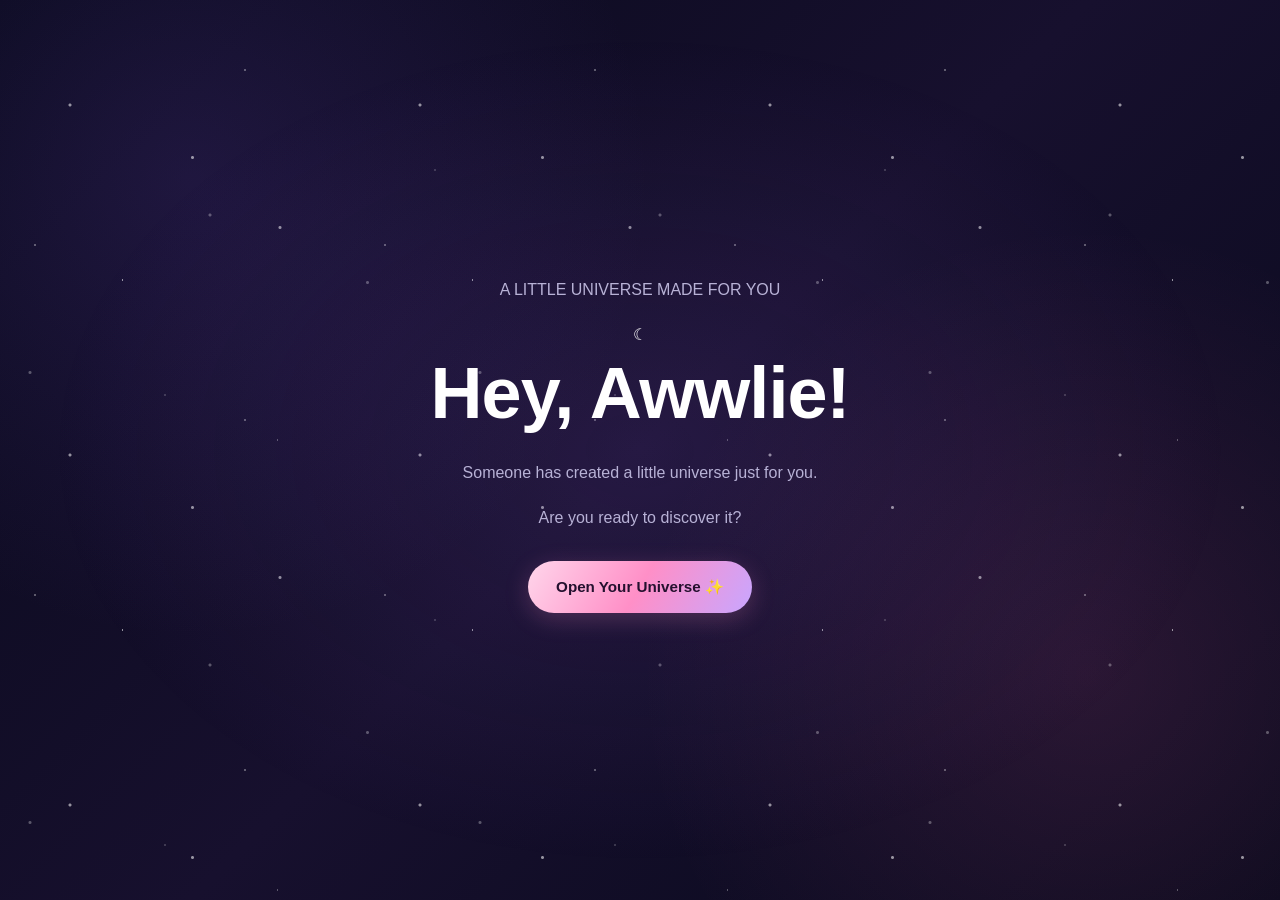
==== commit d0e8a005: "Refactor photo gallery section in index.html" ====
--- a/index.html
+++ b/index.html
@@ -245,97 +245,50 @@
         </section>
 
 
-
-        <!-- =================================
-             SECTION 5: PHOTO GALLERY
-        ================================== -->
-
-        <section
-            id="gallery-section"
-            class="screen"
-            hidden
-        >
-
-            <div class="section-content">
-
-                <p class="eyebrow">
-                    LITTLE MOMENTS, BIG MEMORIES
-                </p>
-
-                <h2>
-                    Our Little Scrapbook 📸
-                </h2>
-
-                <p>
-                    Every picture has a story.
-                    These are some of ours.
-                </p>
-
-                <div
-                    id="photo-gallery"
-                    class="photo-gallery"
-                >
-
-                    <!-- Replace these placeholders
-                         with your own photographs. -->
-
-                    <figure class="photo-card">
-
-                        <img
-                            src="assets/images/photo-01.jpg"
-                            alt="A special memory together"
-                            loading="lazy"
-                        >
-
-                        <figcaption>
-                            One of our little memories 🌷
-                        </figcaption>
-
-                    </figure>
-
-
-                    <figure class="photo-card">
-
-                        <img
-                            src="assets/images/photo-02.jpg"
-                            alt="Another friendship memory"
-                            loading="lazy"
-                        >
-
-                        <figcaption>
-                            A moment worth remembering ✨
-                        </figcaption>
-
-                    </figure>
-
-
-                    <figure class="photo-card">
-
-                        <img
-                            src="assets/images/photo-03.jpg"
-                            alt="A favourite photograph together"
-                            loading="lazy"
-                        >
-
-                        <figcaption>
-                            Just us being us 💜
-                        </figcaption>
-
-                    </figure>
-
-                </div>
-
-                <button
-                    id="open-voice-button"
-                    class="primary-button"
-                    type="button"
-                >
-                    There's Something to Hear 🎙️
-                </button>
-
-            </div>
-
-        </section>
+        
+       <!-- =================================
+          SECTION 5: PHOTO GALLERY
+       ================================== -->
+
+<section
+    id="gallery-section"
+    class="screen"
+    hidden
+>
+
+    <div class="section-content">
+
+        <p class="eyebrow">
+            LITTLE MOMENTS, BIG MEMORIES
+        </p>
+
+        <h2>
+            Our Little Scrapbook 📸
+        </h2>
+
+        <p>
+            Every picture has a story.
+            These are some of ours.
+        </p>
+
+        <!-- gallery.js automatically loads photos here -->
+
+        <div
+            id="gallery-grid"
+            class="gallery-grid"
+        ></div>
+
+        <button
+            id="open-voice-button"
+            class="primary-button"
+            type="button"
+        >
+            There's Something to Hear 🎙️
+        </button>
+
+    </div>
+
+</section>
 
 
 
--- a/css/style.css
+++ b/css/style.css
@@ -0,0 +1,681 @@
+/* =========================================
+   AWWLIEVERSE — Main Stylesheet
+   A Little Universe Made Just for You
+========================================= */
+
+/* ---------- 1. ROOT VARIABLES ---------- */
+
+:root {
+    --bg-dark: #08091b;
+    --bg-purple: #17102e;
+    --purple: #a78bfa;
+    --pink: #ff8fc7;
+    --pink-light: #ffd6eb;
+    --blue: #8bd8ff;
+    --white: #ffffff;
+    --text-light: #e9e5ff;
+    --text-muted: #b8b2d6;
+    --glass: rgba(255, 255, 255, 0.07);
+    --glass-border: rgba(255, 255, 255, 0.15);
+    --shadow: 0 10px 40px rgba(0, 0, 0, 0.3);
+}
+
+/* ---------- 2. GLOBAL RESET ---------- */
+
+* {
+    margin: 0;
+    padding: 0;
+    box-sizing: border-box;
+}
+
+html {
+    scroll-behavior: smooth;
+}
+
+body {
+    min-height: 100vh;
+    overflow-x: hidden;
+    background:
+        radial-gradient(
+            circle at 15% 20%,
+            rgba(104, 67, 180, 0.20),
+            transparent 35%
+        ),
+        radial-gradient(
+            circle at 85% 75%,
+            rgba(255, 105, 180, 0.12),
+            transparent 35%
+        ),
+        linear-gradient(
+            135deg,
+            var(--bg-dark),
+            var(--bg-purple),
+            var(--bg-dark)
+        );
+
+    color: var(--white);
+    font-family: "Poppins", "Segoe UI", sans-serif;
+    line-height: 1.6;
+}
+
+/* ---------- 3. BASIC ELEMENTS ---------- */
+
+button {
+    font: inherit;
+}
+
+button,
+a {
+    -webkit-tap-highlight-color: transparent;
+}
+
+button:focus-visible,
+a:focus-visible {
+    outline: 2px solid var(--blue);
+    outline-offset: 5px;
+}
+
+img {
+    display: block;
+    max-width: 100%;
+}
+
+h1,
+h2,
+h3 {
+    line-height: 1.25;
+    overflow-wrap: anywhere;
+}
+
+p {
+    color: var(--text-muted);
+}
+
+::selection {
+    color: var(--bg-dark);
+    background: var(--pink-light);
+}
+
+/* ---------- 4. STAR BACKGROUND ---------- */
+
+#star-background {
+    position: fixed;
+    inset: 0;
+    z-index: -1;
+    overflow: hidden;
+    pointer-events: none;
+}
+
+/* Optional stars created through CSS */
+
+#star-background::before,
+#star-background::after {
+    content: "";
+    position: absolute;
+    inset: 0;
+    background-image:
+        radial-gradient(2px 2px at 20% 30%, white 50%, transparent 100%),
+        radial-gradient(1px 1px at 70% 20%, white 50%, transparent 100%),
+        radial-gradient(2px 2px at 80% 65%, white 50%, transparent 100%),
+        radial-gradient(1px 1px at 35% 80%, white 50%, transparent 100%),
+        radial-gradient(2px 2px at 55% 45%, white 50%, transparent 100%),
+        radial-gradient(1px 1px at 10% 70%, white 50%, transparent 100%);
+
+    background-size: 350px 350px;
+    opacity: 0.55;
+}
+
+#star-background::after {
+    background-position: 120px 80px;
+    background-size: 450px 450px;
+    opacity: 0.3;
+}
+
+/* ---------- 5. MAIN SECTIONS ---------- */
+
+section {
+    width: 100%;
+    min-height: 100vh;
+    padding: 80px 22px;
+    display: flex;
+    flex-direction: column;
+    justify-content: center;
+    align-items: center;
+    text-align: center;
+    position: relative;
+}
+
+section[hidden] {
+    display: none !important;
+}
+
+section h1 {
+    font-size: clamp(2.2rem, 7vw, 4.5rem);
+    font-weight: 800;
+    letter-spacing: -1px;
+    margin-bottom: 22px;
+}
+
+section h2 {
+    font-size: clamp(1.8rem, 5vw, 3rem);
+    margin-bottom: 20px;
+}
+
+section h3 {
+    font-size: 1.2rem;
+    margin-bottom: 12px;
+}
+
+section p {
+    max-width: 680px;
+    margin: 0 auto 20px;
+    font-size: 1rem;
+}
+
+/* ---------- 6. GRADIENT TEXT ---------- */
+
+.gradient-text {
+    background: linear-gradient(
+        90deg,
+        var(--pink-light),
+        var(--pink),
+        var(--purple),
+        var(--blue)
+    );
+
+    background-size: 200% auto;
+    -webkit-background-clip: text;
+    background-clip: text;
+    -webkit-text-fill-color: transparent;
+    color: transparent;
+
+    animation: gradientFlow 6s linear infinite;
+}
+
+@keyframes gradientFlow {
+    to {
+        background-position: 200% center;
+    }
+}
+
+/* ---------- 7. BUTTONS ---------- */
+
+button {
+    border: none;
+    cursor: pointer;
+}
+
+.primary-button,
+.secondary-button {
+    display: inline-flex;
+    align-items: center;
+    justify-content: center;
+    gap: 10px;
+
+    min-height: 50px;
+    padding: 14px 28px;
+    margin: 10px 5px;
+
+    border-radius: 50px;
+    font-weight: 700;
+    font-size: 0.95rem;
+    text-decoration: none;
+
+    transition:
+        transform 0.25s ease,
+        box-shadow 0.25s ease,
+        background 0.25s ease;
+}
+
+.primary-button {
+    color: #24102e;
+    background: linear-gradient(
+        120deg,
+        var(--pink-light),
+        var(--pink),
+        #c8a6ff
+    );
+
+    box-shadow: 0 6px 25px rgba(255, 143, 199, 0.22);
+}
+
+.secondary-button {
+    color: var(--white);
+    background: var(--glass);
+    border: 1px solid var(--glass-border);
+    backdrop-filter: blur(12px);
+}
+
+.primary-button:hover,
+.secondary-button:hover {
+    transform: translateY(-4px);
+}
+
+.primary-button:hover {
+    box-shadow: 0 10px 35px rgba(255, 143, 199, 0.4);
+}
+
+.secondary-button:hover {
+    background: rgba(255, 255, 255, 0.13);
+}
+
+.primary-button:active,
+.secondary-button:active {
+    transform: scale(0.97);
+}
+
+/* ---------- 8. INTRO SECTION ---------- */
+
+#intro-section {
+    background:
+        radial-gradient(
+            ellipse at center,
+            rgba(127, 80, 190, 0.15),
+            transparent 65%
+        );
+}
+
+.intro-badge {
+    padding: 8px 18px;
+    margin-bottom: 25px;
+
+    border: 1px solid var(--glass-border);
+    border-radius: 50px;
+
+    color: var(--pink-light);
+    background: var(--glass);
+    font-size: 0.85rem;
+    letter-spacing: 1px;
+}
+
+.intro-subtitle {
+    font-size: clamp(1rem, 3vw, 1.25rem);
+    margin-bottom: 25px;
+}
+
+/* ---------- 9. COUNTDOWN SECTION ---------- */
+
+#countdown-section {
+    gap: 25px;
+}
+
+#countdown-number {
+    width: 180px;
+    height: 180px;
+
+    display: flex;
+    align-items: center;
+    justify-content: center;
+
+    border-radius: 50%;
+    border: 2px solid rgba(255, 143, 199, 0.65);
+
+    color: var(--pink-light);
+    font-size: clamp(4rem, 12vw, 6rem);
+    font-weight: 800;
+
+    background: radial-gradient(
+        circle,
+        rgba(167, 139, 250, 0.2),
+        rgba(255, 143, 199, 0.04)
+    );
+
+    box-shadow:
+        0 0 30px rgba(167, 139, 250, 0.2),
+        inset 0 0 30px rgba(255, 143, 199, 0.08);
+}
+
+/* ---------- 10. BIRTHDAY CAKE ---------- */
+
+#cake-section {
+    gap: 18px;
+}
+
+.cake-container {
+    position: relative;
+    width: 220px;
+    height: 230px;
+
+    display: flex;
+    justify-content: center;
+    align-items: flex-end;
+
+    margin: 25px auto;
+}
+
+.cake {
+    position: relative;
+    width: 190px;
+    height: 100px;
+
+    border-radius: 12px 12px 18px 18px;
+
+    background: linear-gradient(
+        180deg,
+        #ffb6d8,
+        #e978ad
+    );
+
+    box-shadow:
+        inset 0 -12px rgba(160, 49, 112, 0.2),
+        0 12px 30px rgba(0, 0, 0, 0.2);
+}
+
+.cake::before {
+    content: "";
+    position: absolute;
+    top: -14px;
+    left: 0;
+
+    width: 100%;
+    height: 28px;
+
+    border-radius: 50%;
+
+    background: #ffe4f0;
+    border-bottom: 5px solid #f5a5ca;
+}
+
+.cake::after {
+    content: "✦  ♥  ✦  ♥  ✦";
+    position: absolute;
+    top: 42px;
+    left: 0;
+    right: 0;
+
+    color: #fff2fa;
+    font-size: 17px;
+    letter-spacing: 5px;
+    text-align: center;
+}
+
+.candle {
+    position: absolute;
+    z-index: 2;
+
+    width: 14px;
+    height: 58px;
+
+    left: 50%;
+    top: 65px;
+
+    transform: translateX(-50%);
+
+    border-radius: 4px 4px 2px 2px;
+
+    background: repeating-linear-gradient(
+        45deg,
+        #fff5fb,
+        #fff5fb 6px,
+        #d5b6ff 6px,
+        #d5b6ff 12px
+    );
+}
+
+.candle-flame {
+    position: absolute;
+    z-index: 3;
+
+    width: 20px;
+    height: 28px;
+
+    top: 34px;
+    left: 50%;
+
+    transform: translateX(-50%);
+
+    border-radius: 50% 50% 45% 45%;
+
+    background: radial-gradient(
+        ellipse at 50% 70%,
+        #fff8bd 0%,
+        #ffca65 40%,
+        #ff7b42 75%,
+        transparent 100%
+    );
+
+    filter: drop-shadow(0 0 12px #ffad58);
+}
+
+#cake-message {
+    margin-top: 10px;
+}
+
+#cake-timer {
+    font-size: 0.9rem;
+    color: var(--pink-light);
+}
+
+/* ---------- 11. GLASS CARDS ---------- */
+
+.glass-card {
+    width: 100%;
+    max-width: 700px;
+
+    padding: 28px;
+    margin: 18px auto;
+
+    border-radius: 24px;
+    border: 1px solid var(--glass-border);
+
+    background: var(--glass);
+    backdrop-filter: blur(18px);
+    -webkit-backdrop-filter: blur(18px);
+
+    box-shadow: var(--shadow);
+}
+
+/* ---------- 12. PHOTO GALLERY ---------- */
+
+.gallery-grid {
+    display: grid;
+    grid-template-columns: repeat(3, minmax(0, 1fr));
+    gap: 18px;
+
+    width: 100%;
+    max-width: 950px;
+    margin: 30px auto;
+}
+
+.photo-card {
+    overflow: hidden;
+    position: relative;
+
+    padding: 8px;
+
+    border-radius: 20px;
+    border: 1px solid var(--glass-border);
+
+    background: rgba(255, 255, 255, 0.06);
+    box-shadow: var(--shadow);
+
+    transition:
+        transform 0.3s ease,
+        border-color 0.3s ease;
+}
+
+.photo-card:hover {
+    transform: translateY(-7px) rotate(-1deg);
+    border-color: rgba(255, 143, 199, 0.7);
+}
+
+.photo-card img {
+    width: 100%;
+    height: 260px;
+
+    object-fit: cover;
+    border-radius: 14px;
+}
+
+.photo-caption {
+    padding: 12px 5px 5px;
+    color: var(--pink-light);
+    font-size: 0.9rem;
+}
+
+/* ---------- 13. VOICE MESSAGE CARDS ---------- */
+
+.voice-grid {
+    display: grid;
+    grid-template-columns: repeat(3, minmax(0, 1fr));
+    gap: 18px;
+
+    width: 100%;
+    max-width: 1000px;
+    margin: 30px auto;
+}
+
+.voice-card {
+    padding: 22px 16px;
+
+    border: 1px solid var(--glass-border);
+    border-radius: 22px;
+
+    background: var(--glass);
+    backdrop-filter: blur(12px);
+
+    transition: transform 0.25s ease;
+}
+
+.voice-card:hover {
+    transform: translateY(-5px);
+}
+
+.voice-icon {
+    font-size: 2.2rem;
+    margin-bottom: 12px;
+}
+
+.voice-card audio {
+    width: 100%;
+    margin-top: 15px;
+    accent-color: var(--pink);
+}
+
+/* ---------- 14. LETTER SECTION ---------- */
+
+#letter-section {
+    gap: 20px;
+}
+
+.envelope {
+    width: 190px;
+    height: 135px;
+
+    margin: 25px auto;
+
+    display: flex;
+    justify-content: center;
+    align-items: center;
+
+    border-radius: 12px;
+
+    background: linear-gradient(
+        135deg,
+        #ffbadb,
+        #c8a6ff
+    );
+
+    box-shadow: 0 12px 35px rgba(255, 143, 199, 0.2);
+
+    font-size: 3.2rem;
+
+    cursor: pointer;
+
+    transition: transform 0.3s ease;
+}
+
+.envelope:hover {
+    transform: translateY(-5px) rotate(-3deg);
+}
+
+#surprise-letter {
+    text-align: left;
+    white-space: pre-line;
+    line-height: 1.9;
+}
+
+#surprise-letter p {
+    margin-bottom: 18px;
+}
+
+/* ---------- 15. FINAL SURPRISE ---------- */
+
+#final-section {
+    background:
+        radial-gradient(
+            circle,
+            rgba(255, 143, 199, 0.12),
+            transparent 65%
+        );
+}
+
+.final-symbol {
+    font-size: clamp(3rem, 12vw, 6rem);
+    margin-bottom: 20px;
+
+    filter: drop-shadow(0 0 20px rgba(255, 143, 199, 0.5));
+}
+
+/* ---------- 16. CONFETTI CONTAINER ---------- */
+
+#confetti-container {
+    position: fixed;
+    inset: 0;
+    z-index: 1000;
+
+    overflow: hidden;
+    pointer-events: none;
+}
+
+/* JavaScript can create individual confetti pieces. */
+
+.confetti {
+    position: absolute;
+    top: -20px;
+
+    width: 9px;
+    height: 14px;
+
+    border-radius: 3px;
+
+    animation: confettiFall 4s linear forwards;
+}
+
+@keyframes confettiFall {
+    to {
+        transform: translateY(110vh) rotate(720deg);
+        opacity: 0;
+    }
+}
+
+/* ---------- 17. HIDDEN ELEMENTS ---------- */
+
+.hidden {
+    display: none !important;
+}
+
+/* ---------- 18. FOOTER / SMALL TEXT ---------- */
+
+.small-text {
+    font-size: 0.85rem;
+    color: var(--text-muted);
+}
+
+.highlight-text {
+    color: var(--pink-light);
+    font-weight: 700;
+}
+
+/* ---------- 19. ACCESSIBILITY ---------- */
+
+@media (prefers-reduced-motion: reduce) {
+    *,
+    *::before,
+    *::after {
+        scroll-behavior: auto !important;
+        animation-duration: 0.01ms !important;
+        animation-iteration-count: 1 !important;
+        transition-duration: 0.01ms !important;
+    }
+      }
--- a/css/responsive.css
+++ b/css/responsive.css
@@ -0,0 +1,335 @@
+/* =========================================
+   AWWLIEVERSE — Responsive Stylesheet
+   Mobile | Tablet | Desktop
+========================================= */
+
+
+/* ---------- 1. LARGE SCREENS ---------- */
+
+@media screen and (min-width: 1200px) {
+
+    section {
+        padding: 100px 60px;
+    }
+
+    .gallery-grid {
+        gap: 25px;
+    }
+
+    .photo-card img {
+        height: 320px;
+    }
+
+    .voice-grid {
+        gap: 25px;
+    }
+
+}
+
+
+/* ---------- 2. TABLETS & SMALL LAPTOPS ---------- */
+
+@media screen and (max-width: 1024px) {
+
+    section {
+        padding: 75px 30px;
+    }
+
+    section h1 {
+        font-size: clamp(2.3rem, 6vw, 3.8rem);
+    }
+
+    .gallery-grid {
+        grid-template-columns: repeat(2, minmax(0, 1fr));
+        max-width: 750px;
+    }
+
+    .photo-card img {
+        height: 280px;
+    }
+
+    .voice-grid {
+        grid-template-columns: repeat(2, minmax(0, 1fr));
+        max-width: 750px;
+    }
+
+}
+
+
+/* ---------- 3. MOBILE PHONES ---------- */
+
+@media screen and (max-width: 600px) {
+
+    /* Overall layout */
+
+    body {
+        font-size: 15px;
+    }
+
+    section {
+        min-height: 100svh;
+        padding: 65px 18px;
+    }
+
+    section h1 {
+        font-size: clamp(2rem, 9vw, 3rem);
+        letter-spacing: -0.5px;
+        margin-bottom: 18px;
+    }
+
+    section h2 {
+        font-size: clamp(1.65rem, 7vw, 2.3rem);
+        margin-bottom: 16px;
+    }
+
+    section h3 {
+        font-size: 1.1rem;
+    }
+
+    section p {
+        font-size: 0.95rem;
+        line-height: 1.8;
+    }
+
+
+    /* Intro section */
+
+    .intro-badge {
+        font-size: 0.72rem;
+        padding: 7px 14px;
+        letter-spacing: 0.5px;
+        margin-bottom: 20px;
+    }
+
+    .intro-subtitle {
+        font-size: 1rem;
+        max-width: 340px;
+    }
+
+
+    /* Buttons */
+
+    .primary-button,
+    .secondary-button {
+        min-height: 48px;
+        padding: 13px 20px;
+        font-size: 0.9rem;
+        margin: 8px 3px;
+    }
+
+
+    /* Countdown */
+
+    #countdown-number {
+        width: 145px;
+        height: 145px;
+        font-size: 4rem;
+    }
+
+
+    /* Birthday cake */
+
+    .cake-container {
+        transform: scale(0.9);
+        margin: 10px auto;
+    }
+
+    #cake-message {
+        max-width: 320px;
+    }
+
+
+    /* Glass cards */
+
+    .glass-card {
+        padding: 22px 17px;
+        border-radius: 20px;
+        margin: 14px auto;
+    }
+
+
+    /* Photo gallery */
+
+    .gallery-grid {
+        grid-template-columns: 1fr;
+        gap: 22px;
+        max-width: 360px;
+        margin: 24px auto;
+    }
+
+    .photo-card {
+        padding: 8px;
+    }
+
+    .photo-card img {
+        width: 100%;
+        height: 320px;
+        border-radius: 13px;
+        object-fit: cover;
+    }
+
+    .photo-caption {
+        font-size: 0.9rem;
+        padding: 12px 5px 6px;
+    }
+
+
+    /* Voice message cards */
+
+    .voice-grid {
+        grid-template-columns: 1fr;
+        gap: 16px;
+        max-width: 360px;
+        margin: 24px auto;
+    }
+
+    .voice-card {
+        padding: 22px 17px;
+        border-radius: 20px;
+    }
+
+    .voice-card audio {
+        width: 100%;
+        max-width: 100%;
+    }
+
+
+    /* Letter and envelope */
+
+    .envelope {
+        width: 165px;
+        height: 115px;
+        font-size: 2.7rem;
+    }
+
+    #surprise-letter {
+        padding: 20px 17px;
+        font-size: 0.94rem;
+        line-height: 1.9;
+        overflow-wrap: anywhere;
+    }
+
+
+    /* Final surprise */
+
+    .final-symbol {
+        font-size: 4rem;
+    }
+
+
+    /* Prevent oversized effects */
+
+    #confetti-container {
+        overflow: hidden;
+    }
+
+}
+
+
+/* ---------- 4. VERY SMALL PHONES ---------- */
+
+@media screen and (max-width: 360px) {
+
+    section {
+        padding: 55px 13px;
+    }
+
+    section h1 {
+        font-size: 1.9rem;
+    }
+
+    section h2 {
+        font-size: 1.55rem;
+    }
+
+    section p {
+        font-size: 0.9rem;
+    }
+
+    #countdown-number {
+        width: 125px;
+        height: 125px;
+        font-size: 3.4rem;
+    }
+
+    .cake-container {
+        transform: scale(0.8);
+        margin: 0 auto;
+    }
+
+    .primary-button,
+    .secondary-button {
+        padding: 12px 16px;
+        font-size: 0.85rem;
+    }
+
+    .photo-card img {
+        height: 270px;
+    }
+
+    .glass-card {
+        padding: 18px 13px;
+    }
+
+}
+
+
+/* ---------- 5. LANDSCAPE MOBILE ---------- */
+
+@media screen and (max-height: 500px) and (orientation: landscape) {
+
+    section {
+        min-height: 100svh;
+        padding: 35px 20px;
+    }
+
+    section h1 {
+        font-size: 2.2rem;
+    }
+
+    #countdown-number {
+        width: 110px;
+        height: 110px;
+        font-size: 3rem;
+    }
+
+    .cake-container {
+        transform: scale(0.75);
+        margin: 0 auto;
+    }
+
+}
+
+
+/* ---------- 6. TOUCH DEVICES ---------- */
+
+@media (hover: none) {
+
+    .photo-card:hover,
+    .voice-card:hover,
+    .envelope:hover,
+    .primary-button:hover,
+    .secondary-button:hover {
+        transform: none;
+    }
+
+}
+
+
+/* ---------- 7. REDUCED MOTION ---------- */
+
+@media (prefers-reduced-motion: reduce) {
+
+    html {
+        scroll-behavior: auto;
+    }
+
+    *,
+    *::before,
+    *::after {
+        animation-duration: 0.01ms !important;
+        animation-iteration-count: 1 !important;
+        transition-duration: 0.01ms !important;
+    }
+
+}
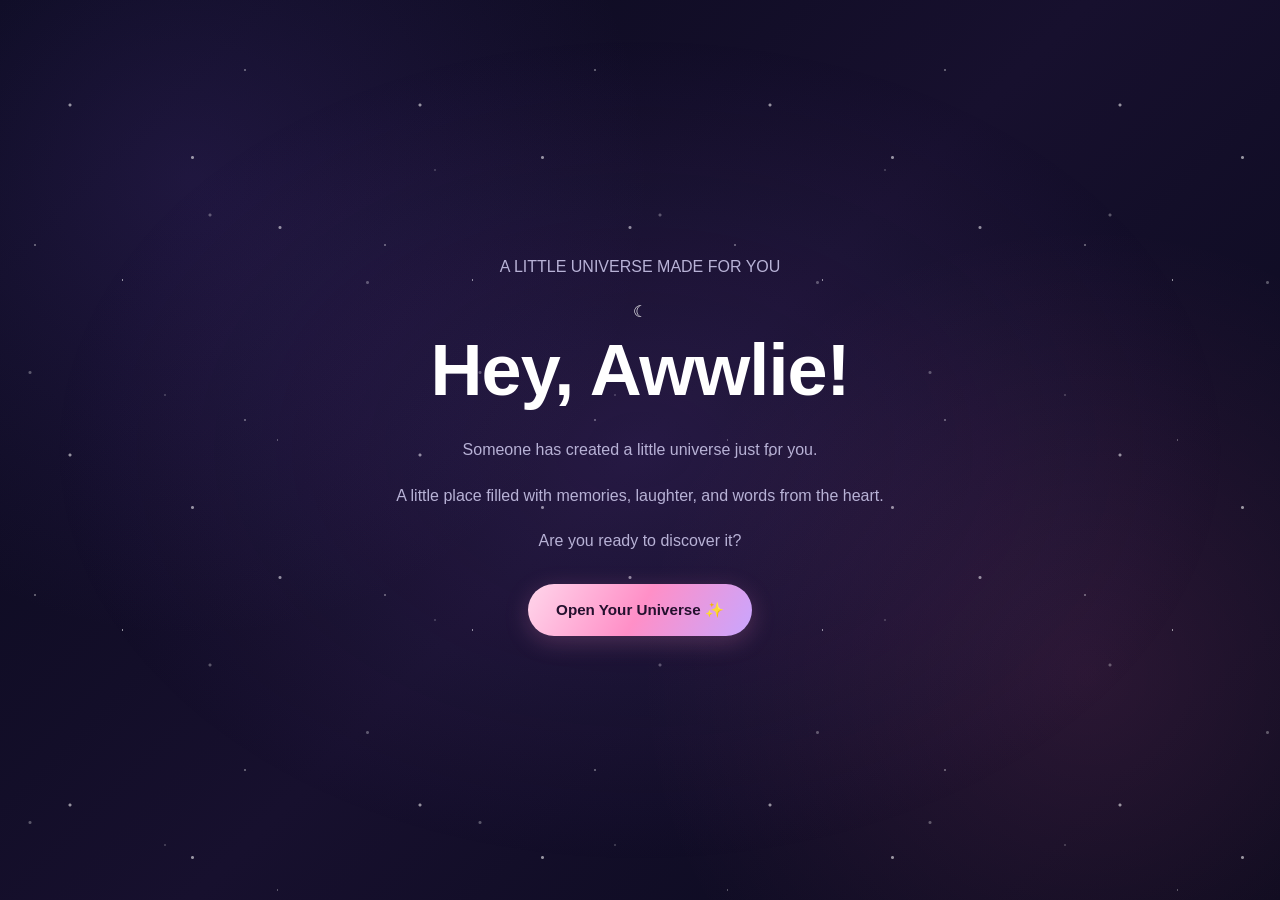
==== commit dc239980: "Refactor index.html for content and accessibility Updated various sections of the HTML to improve co" ====
--- a/index.html
+++ b/index.html
@@ -3,20 +3,12 @@
 
 <head>
     <meta charset="UTF-8">
-
-    <meta
-        name="viewport"
-        content="width=device-width, initial-scale=1.0"
-    >
-
-    <meta
-        name="theme-color"
-        content="#100b24"
-    >
+    <meta name="viewport" content="width=device-width, initial-scale=1.0">
+    <meta name="theme-color" content="#100b24">
 
     <meta
         name="description"
-        content="A little universe created especially for Awwlie."
+        content="A little universe created especially for Awwlie, celebrating our memories and friendship."
     >
 
     <title>AWWLIEVERSE — Your Little Universe</title>
@@ -31,25 +23,13 @@
 
     <!-- Background Effects -->
     <div id="star-background" aria-hidden="true"></div>
-
-    <div
-        id="confetti-container"
-        aria-hidden="true"
-    ></div>
-
+    <div id="confetti-container" aria-hidden="true"></div>
 
     <!-- Main Birthday Experience -->
     <main id="birthday-app">
 
-
-        <!-- =================================
-             SECTION 1: INTRODUCTION
-        ================================== -->
-
-        <section
-            id="intro-section"
-            class="screen active"
-        >
+        <!-- SECTION 1: INTRODUCTION -->
+        <section id="intro-section" class="screen" aria-labelledby="intro-title">
 
             <div class="intro-content">
 
@@ -61,13 +41,17 @@
                     ☾
                 </div>
 
-                <h1>
+                <h1 id="intro-title">
                     Hey, Awwlie!
                 </h1>
 
                 <p class="intro-description">
-                    Someone has created a little universe
-                    just for you.
+                    Someone has created a little universe just for you.
+                </p>
+
+                <p class="intro-description">
+                    A little place filled with memories, laughter,
+                    and words from the heart.
                 </p>
 
                 <p class="intro-description">
@@ -87,15 +71,12 @@
         </section>
 
 
-
-        <!-- =================================
-             SECTION 2: COUNTDOWN
-        ================================== -->
-
+        <!-- SECTION 2: COUNTDOWN -->
         <section
             id="countdown-section"
             class="screen"
             hidden
+            aria-labelledby="countdown-title"
             aria-live="polite"
         >
 
@@ -105,13 +86,14 @@
                     SOMETHING MAGICAL IS COMING
                 </p>
 
-                <h2>
+                <h2 id="countdown-title">
                     Get Ready!
                 </h2>
 
                 <div
                     id="countdown-number"
                     class="countdown-number"
+                    aria-label="Birthday countdown"
                 >
                     10
                 </div>
@@ -125,15 +107,12 @@
         </section>
 
 
-
-        <!-- =================================
-             SECTION 3: BIRTHDAY CAKE
-        ================================== -->
-
+        <!-- SECTION 3: BIRTHDAY CAKE -->
         <section
             id="cake-section"
             class="screen"
             hidden
+            aria-labelledby="cake-title"
         >
 
             <div class="cake-content">
@@ -142,25 +121,23 @@
                     A WISH JUST FOR YOU
                 </p>
 
-                <h2>
+                <h2 id="cake-title">
                     Happy Birthday,
-                    <span class="highlight-name">
-                        Awwlie!
-                    </span>
+                    <span class="highlight-name">Awwlie!</span>
                 </h2>
 
                 <!-- Candle -->
                 <div
                     id="candle"
                     class="candle"
-                    aria-label="Birthday candle"
+                    role="img"
+                    aria-label="A birthday candle with a glowing flame"
                 >
                     <span
                         id="candle-flame"
                         class="candle-flame"
-                    >
-                        🔥
-                    </span>
+                        aria-hidden="true"
+                    >🔥</span>
                 </div>
 
                 <!-- Cake Illustration -->
@@ -168,15 +145,12 @@
                     id="birthday-cake"
                     class="birthday-cake"
                     role="img"
-                    aria-label="A birthday cake with candles"
+                    aria-label="Birthday cake"
                 >
                     🎂
                 </div>
 
-                <p
-                    id="cake-message"
-                    class="cake-message"
-                >
+                <p id="cake-message" class="cake-message">
                     Close your eyes, make a wish,
                     and blow out your candle!
                 </p>
@@ -198,15 +172,12 @@
         </section>
 
 
-
-        <!-- =================================
-             SECTION 4: BIRTHDAY REVEAL
-        ================================== -->
-
+        <!-- SECTION 4: BIRTHDAY REVEAL -->
         <section
             id="surprise-section"
             class="screen"
             hidden
+            aria-labelledby="surprise-title"
         >
 
             <div class="surprise-content">
@@ -215,16 +186,21 @@
                     THE REAL SURPRISE BEGINS
                 </p>
 
-                <h2>
+                <h2 id="surprise-title">
                     A Little World,
                     Just for You 💖
                 </h2>
 
                 <p class="birthday-message">
                     Happy Birthday, Awwlie!
-
                     Today is all about celebrating you
                     and the beautiful memories we share.
+                </p>
+
+                <p>
+                    This little universe is a reminder
+                    that some people make ordinary moments
+                    extraordinary.
                 </p>
 
                 <p>
@@ -245,61 +221,55 @@
         </section>
 
 
-        
-       <!-- =================================
-          SECTION 5: PHOTO GALLERY
-       ================================== -->
-
-<section
-    id="gallery-section"
-    class="screen"
-    hidden
->
-
-    <div class="section-content">
-
-        <p class="eyebrow">
-            LITTLE MOMENTS, BIG MEMORIES
-        </p>
-
-        <h2>
-            Our Little Scrapbook 📸
-        </h2>
-
-        <p>
-            Every picture has a story.
-            These are some of ours.
-        </p>
-
-        <!-- gallery.js automatically loads photos here -->
-
-        <div
-            id="gallery-grid"
-            class="gallery-grid"
-        ></div>
-
-        <button
-            id="open-voice-button"
-            class="primary-button"
-            type="button"
-        >
-            There's Something to Hear 🎙️
-        </button>
-
-    </div>
-
-</section>
-
-
-
-        <!-- =================================
-             SECTION 6: VOICE MESSAGES
-        ================================== -->
-
+        <!-- SECTION 5: PHOTO GALLERY -->
+        <section
+            id="gallery-section"
+            class="screen"
+            hidden
+            aria-labelledby="gallery-title"
+        >
+
+            <div class="section-content">
+
+                <p class="eyebrow">
+                    LITTLE MOMENTS, BIG MEMORIES
+                </p>
+
+                <h2 id="gallery-title">
+                    Our Little Scrapbook 📸
+                </h2>
+
+                <p>
+                    Every picture has a story.
+                    These are some of ours.
+                </p>
+
+                <!-- JavaScript inserts the photos here -->
+                <div
+                    id="gallery-grid"
+                    class="gallery-grid"
+                    aria-label="Our friendship memories"
+                ></div>
+
+                <button
+                    id="open-voice-button"
+                    class="primary-button"
+                    type="button"
+                >
+                    There's Something to Hear 🎙️
+                </button>
+
+            </div>
+
+        </section>
+
+
+        <!-- SECTION 6: VOICE MESSAGES -->
         <section
             id="voice-section"
             class="screen"
             hidden
+            aria-labelledby="voice-title"
         >
 
             <div class="section-content">
@@ -308,7 +278,7 @@
                     A MESSAGE FROM MY HEART
                 </p>
 
-                <h2>
+                <h2 id="voice-title">
                     A Voice You'll Recognise 🎙️
                 </h2>
 
@@ -319,7 +289,6 @@
 
 
                 <!-- Voice Message 1 -->
-
                 <article class="audio-card">
 
                     <h3>
@@ -332,21 +301,17 @@
                     </p>
 
                     <audio controls preload="none">
-
                         <source
                             src="assets/audio/birthday-message.mp3"
                             type="audio/mpeg"
                         >
-
                         Your browser does not support audio playback.
-
                     </audio>
 
                 </article>
 
 
                 <!-- Voice Message 2 -->
-
                 <article class="audio-card">
 
                     <h3>
@@ -359,21 +324,17 @@
                     </p>
 
                     <audio controls preload="none">
-
                         <source
                             src="assets/audio/funny-memory.mp3"
                             type="audio/mpeg"
                         >
-
                         Your browser does not support audio playback.
-
                     </audio>
 
                 </article>
 
 
                 <!-- Voice Message 3 -->
-
                 <article class="audio-card">
 
                     <h3>
@@ -386,14 +347,11 @@
                     </p>
 
                     <audio controls preload="none">
-
                         <source
                             src="assets/audio/appreciation-message.mp3"
                             type="audio/mpeg"
                         >
-
                         Your browser does not support audio playback.
-
                     </audio>
 
                 </article>
@@ -412,15 +370,12 @@
         </section>
 
 
-
-        <!-- =================================
-             SECTION 7: SURPRISE LETTER
-        ================================== -->
-
+        <!-- SECTION 7: SURPRISE LETTER -->
         <section
             id="letter-section"
             class="screen"
             hidden
+            aria-labelledby="letter-title"
         >
 
             <div class="letter-content">
@@ -429,7 +384,7 @@
                     SOMETHING WRITTEN JUST FOR YOU
                 </p>
 
-                <h2>
+                <h2 id="letter-title">
                     A Letter for Awwlie 💌
                 </h2>
 
@@ -445,15 +400,17 @@
                     aria-expanded="false"
                     aria-controls="surprise-letter"
                 >
-                    💌
+                    <span aria-hidden="true">💌</span>
                     <span>Tap to open your letter</span>
                 </button>
 
 
+                <!-- Hidden until the envelope is opened -->
                 <article
                     id="surprise-letter"
                     class="surprise-letter"
                     hidden
+                    tabindex="-1"
                 >
 
                     <h3>
@@ -471,10 +428,39 @@
                     </p>
 
                     <p>
-                        I'll add my own words here,
-                        the memories only we understand,
-                        and everything I want you to
-                        remember on your special day.
+                        From our first little moments to all
+                        the memories we've made since
+                        2 April 2025, every chapter has
+                        its own place in my heart.
+                    </p>
+
+                    <p>
+                        You aren't just my best friend.
+                        You're family, a comfort person,
+                        and someone with whom even the
+                        smallest moments become memories
+                        worth keeping.
+                    </p>
+
+                    <p>
+                        No matter how busy life gets or
+                        how much things change, I hope
+                        you always remember how special
+                        you are and how many beautiful
+                        things you deserve in life.
+                    </p>
+
+                    <p>
+                        I made this little universe because
+                        a simple birthday wish didn't feel
+                        enough for someone as special as you.
+                    </p>
+
+                    <p>
+                        May your days be filled with laughter,
+                        your dreams find their way to reality,
+                        and your heart always find reasons
+                        to smile.
                     </p>
 
                     <p class="letter-signature">
@@ -499,15 +485,12 @@
         </section>
 
 
-
-        <!-- =================================
-             SECTION 8: FINAL SURPRISE
-        ================================== -->
-
+        <!-- SECTION 8: FINAL SURPRISE -->
         <section
             id="final-section"
             class="screen"
             hidden
+            aria-labelledby="final-title"
         >
 
             <div class="final-content">
@@ -520,7 +503,7 @@
                     END OF THIS LITTLE JOURNEY
                 </p>
 
-                <h2>
+                <h2 id="final-title">
                     Welcome to Awwlieverse.
                 </h2>
 
@@ -535,6 +518,11 @@
                 </p>
 
                 <p>
+                    Some people make life brighter
+                    simply by being part of it.
+                </p>
+
+                <p>
                     Made especially for you by Manthan.
                 </p>
 
@@ -542,24 +530,16 @@
 
         </section>
 
-
     </main>
 
 
     <!-- JavaScript Files -->
-
     <script src="js/countdown.js" defer></script>
-
     <script src="js/cake.js" defer></script>
-
     <script src="js/gallery.js" defer></script>
-
     <script src="js/voice-messages.js" defer></script>
-
     <script src="js/letter.js" defer></script>
-
     <script src="js/surprises.js" defer></script>
-
     <script src="js/main.js" defer></script>
 
 </body>
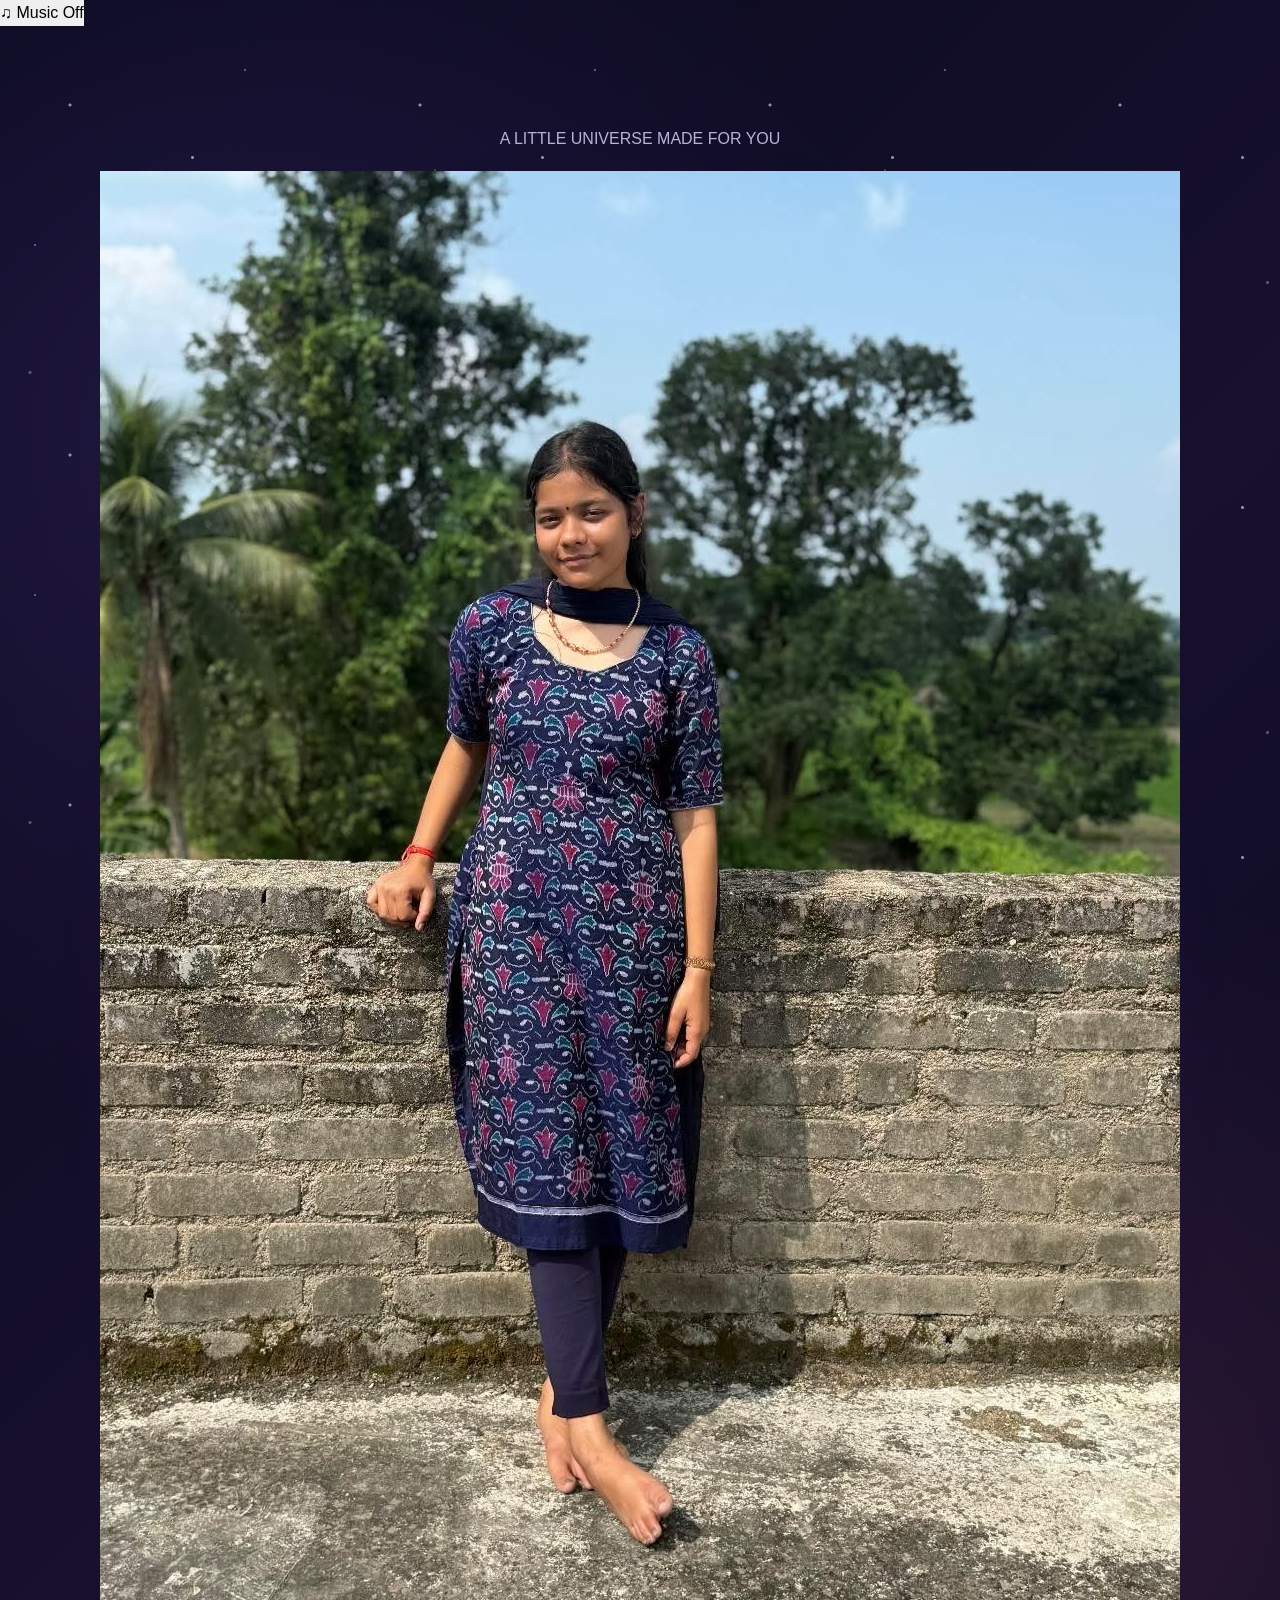
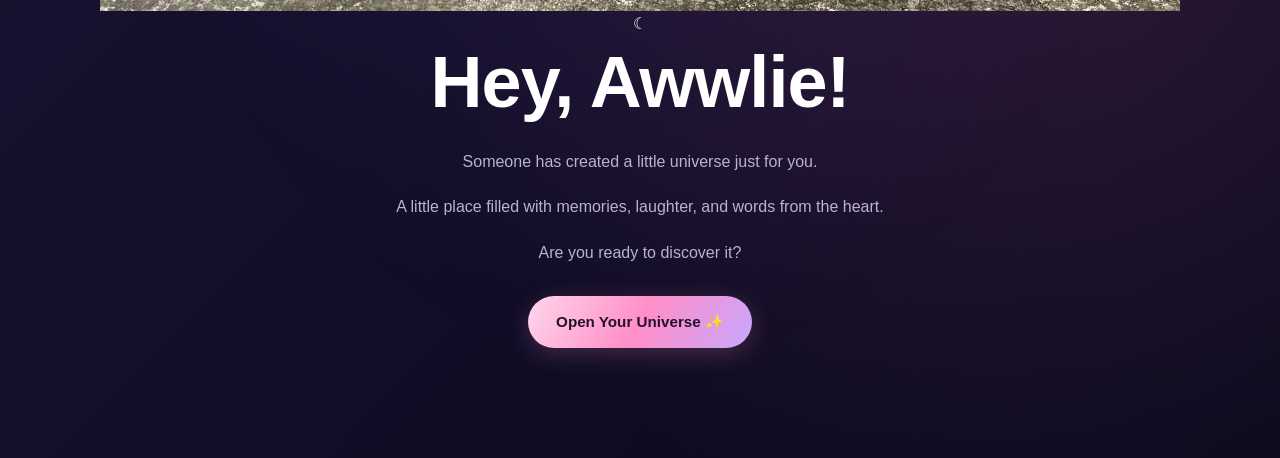
==== commit 8f3ac879: "Enhance index.html with music and content updates Updated the description meta tag and added backgro" ====
--- a/index.html
+++ b/index.html
@@ -6,10 +6,8 @@
     <meta name="viewport" content="width=device-width, initial-scale=1.0">
     <meta name="theme-color" content="#100b24">
 
-    <meta
-        name="description"
-        content="A little universe created especially for Awwlie, celebrating our memories and friendship."
-    >
+    <meta name="description"
+        content="A little universe created especially for Awwlie, celebrating our memories, laughter, and friendship.">
 
     <title>AWWLIEVERSE — Your Little Universe</title>
 
@@ -17,6 +15,9 @@
     <link rel="stylesheet" href="css/style.css">
     <link rel="stylesheet" href="css/animations.css">
     <link rel="stylesheet" href="css/responsive.css">
+
+    <!-- Optional browser tab icon, if added later -->
+    <!-- <link rel="icon" href="assets/icons/favicon.png"> -->
 </head>
 
 <body>
@@ -25,6 +26,23 @@
     <div id="star-background" aria-hidden="true"></div>
     <div id="confetti-container" aria-hidden="true"></div>
 
+    <!-- Background Music -->
+    <audio id="background-music" loop preload="none">
+        <source src="assets/music/background-music.mp3" type="audio/mpeg">
+        Your browser does not support background music.
+    </audio>
+
+    <!-- Music Control -->
+    <button
+        id="music-toggle"
+        class="music-toggle"
+        type="button"
+        aria-label="Play background music"
+        aria-pressed="false"
+    >
+        ♫ Music Off
+    </button>
+
     <!-- Main Birthday Experience -->
     <main id="birthday-app">
 
@@ -33,17 +51,22 @@
 
             <div class="intro-content">
 
-                <p class="eyebrow">
-                    A LITTLE UNIVERSE MADE FOR YOU
-                </p>
-
-                <div class="moon-icon" aria-hidden="true">
-                    ☾
+                <p class="eyebrow">A LITTLE UNIVERSE MADE FOR YOU</p>
+
+                <!-- Cover Photo -->
+                <div class="cover-photo-container">
+                    <img
+                        id="awwlie-cover"
+                        class="cover-photo"
+                        src="assets/images/awwlie-cover.jpg"
+                        alt="A special cover photo dedicated to Awwlie"
+                        fetchpriority="high"
+                    >
                 </div>
 
-                <h1 id="intro-title">
-                    Hey, Awwlie!
-                </h1>
+                <div class="moon-icon" aria-hidden="true">☾</div>
+
+                <h1 id="intro-title">Hey, Awwlie!</h1>
 
                 <p class="intro-description">
                     Someone has created a little universe just for you.
@@ -58,16 +81,11 @@
                     Are you ready to discover it?
                 </p>
 
-                <button
-                    id="start-button"
-                    class="primary-button"
-                    type="button"
-                >
+                <button id="start-button" class="primary-button" type="button">
                     Open Your Universe ✨
                 </button>
 
             </div>
-
         </section>
 
 
@@ -79,31 +97,20 @@
             aria-labelledby="countdown-title"
             aria-live="polite"
         >
-
             <div class="countdown-content">
 
-                <p class="eyebrow">
-                    SOMETHING MAGICAL IS COMING
-                </p>
-
-                <h2 id="countdown-title">
-                    Get Ready!
-                </h2>
-
-                <div
-                    id="countdown-number"
-                    class="countdown-number"
-                    aria-label="Birthday countdown"
-                >
+                <p class="eyebrow">SOMETHING MAGICAL IS COMING</p>
+
+                <h2 id="countdown-title">Get Ready!</h2>
+
+                <div id="countdown-number" class="countdown-number"
+                    aria-label="Birthday countdown">
                     10
                 </div>
 
-                <p>
-                    Your birthday magic begins now...
-                </p>
-
-            </div>
-
+                <p>Your birthday magic begins now...</p>
+
+            </div>
         </section>
 
 
@@ -114,19 +121,15 @@
             hidden
             aria-labelledby="cake-title"
         >
-
             <div class="cake-content">
 
-                <p class="eyebrow">
-                    A WISH JUST FOR YOU
-                </p>
+                <p class="eyebrow">A WISH JUST FOR YOU</p>
 
                 <h2 id="cake-title">
                     Happy Birthday,
                     <span class="highlight-name">Awwlie!</span>
                 </h2>
 
-                <!-- Candle -->
                 <div
                     id="candle"
                     class="candle"
@@ -140,26 +143,19 @@
                     >🔥</span>
                 </div>
 
-                <!-- Cake Illustration -->
                 <div
                     id="birthday-cake"
                     class="birthday-cake"
                     role="img"
                     aria-label="Birthday cake"
-                >
-                    🎂
-                </div>
+                >🎂</div>
 
                 <p id="cake-message" class="cake-message">
                     Close your eyes, make a wish,
-                    and blow out your candle!
-                </p>
-
-                <p
-                    id="cake-timer"
-                    class="cake-timer"
-                    aria-live="polite"
-                >
+                    and enjoy this magical moment!
+                </p>
+
+                <p id="cake-timer" class="cake-timer" aria-live="polite">
                     Your magical moment is here.
                 </p>
 
@@ -168,7 +164,6 @@
                 </p>
 
             </div>
-
         </section>
 
 
@@ -179,16 +174,12 @@
             hidden
             aria-labelledby="surprise-title"
         >
-
             <div class="surprise-content">
 
-                <p class="eyebrow">
-                    THE REAL SURPRISE BEGINS
-                </p>
+                <p class="eyebrow">THE REAL SURPRISE BEGINS</p>
 
                 <h2 id="surprise-title">
-                    A Little World,
-                    Just for You 💖
+                    A Little World, Just for You 💖
                 </h2>
 
                 <p class="birthday-message">
@@ -198,199 +189,190 @@
                 </p>
 
                 <p>
-                    This little universe is a reminder
-                    that some people make ordinary moments
-                    extraordinary.
-                </p>
-
-                <p>
-                    And trust me...
-                    there is so much more waiting for you.
-                </p>
+                    This little universe is a reminder that some people
+                    make ordinary moments extraordinary.
+                </p>
+
+                <p>
+                    And trust me... there is so much more waiting for you.
+                </p>
+
+                <button id="open-memories-button" class="primary-button" type="button">
+                    Let's See Our Memories 📸
+                </button>
+
+            </div>
+        </section>
+
+
+        <!-- SECTION 5: MAIN PHOTO GALLERY -->
+        <section
+            id="gallery-section"
+            class="screen"
+            hidden
+            aria-labelledby="gallery-title"
+        >
+            <div class="section-content">
+
+                <p class="eyebrow">LITTLE MOMENTS, BIG MEMORIES</p>
+
+                <h2 id="gallery-title">Our Little Scrapbook 📸</h2>
+
+                <p>
+                    Every picture has a story.
+                    These are some of ours.
+                </p>
+
+                <!-- 9 main photos are inserted by gallery.js -->
+                <div
+                    id="gallery-grid"
+                    class="gallery-grid"
+                    aria-label="Our friendship photo gallery"
+                ></div>
 
                 <button
-                    id="open-memories-button"
+                    id="open-memory-gallery-button"
                     class="primary-button"
                     type="button"
                 >
-                    Let's See Our Memories 📸
-                </button>
-
-            </div>
-
-        </section>
-
-
-        <!-- SECTION 5: PHOTO GALLERY -->
-        <section
-            id="gallery-section"
-            class="screen"
-            hidden
-            aria-labelledby="gallery-title"
-        >
-
+                    Explore Our Little Memories 🌙
+                </button>
+
+                <button id="open-voice-button" class="primary-button" type="button">
+                    There's Something to Hear 🎙️
+                </button>
+
+            </div>
+        </section>
+
+
+        <!-- SECTION 6: MEMORY GALLERY -->
+        <section
+            id="memory-gallery-section"
+            class="screen"
+            hidden
+            aria-labelledby="memory-gallery-title"
+        >
             <div class="section-content">
 
-                <p class="eyebrow">
-                    LITTLE MOMENTS, BIG MEMORIES
-                </p>
-
-                <h2 id="gallery-title">
-                    Our Little Scrapbook 📸
-                </h2>
-
-                <p>
-                    Every picture has a story.
-                    These are some of ours.
-                </p>
-
-                <!-- JavaScript inserts the photos here -->
+                <p class="eyebrow">OUR MEMORIES, FOREVER OURS</p>
+
+                <h2 id="memory-gallery-title">Little Memories 💜</h2>
+
+                <p>
+                    Ten little moments from our own little universe.
+                </p>
+
+                <!-- 10 memory photos are inserted by gallery.js -->
                 <div
-                    id="gallery-grid"
-                    class="gallery-grid"
-                    aria-label="Our friendship memories"
+                    id="memory-gallery-grid"
+                    class="gallery-grid memory-gallery-grid"
+                    aria-label="Our memory photo gallery"
                 ></div>
 
                 <button
-                    id="open-voice-button"
-                    class="primary-button"
+                    id="back-to-gallery-button"
+                    class="secondary-button"
                     type="button"
                 >
+                    Back to Our Scrapbook
+                </button>
+
+                <button id="open-voice-from-memories-button"
+                    class="primary-button" type="button">
                     There's Something to Hear 🎙️
                 </button>
 
             </div>
-
-        </section>
-
-
-        <!-- SECTION 6: VOICE MESSAGES -->
+        </section>
+
+
+        <!-- PHOTO VIEWER -->
+        <dialog id="photo-viewer" class="photo-viewer" aria-label="Photo viewer">
+            <button
+                id="close-photo-viewer"
+                class="close-viewer-button"
+                type="button"
+                aria-label="Close photo viewer"
+            >✕</button>
+
+            <img id="viewer-image" src="" alt="Expanded memory photo">
+
+            <p id="viewer-caption" class="viewer-caption"></p>
+        </dialog>
+
+
+        <!-- SECTION 7: VOICE MESSAGES -->
         <section
             id="voice-section"
             class="screen"
             hidden
             aria-labelledby="voice-title"
         >
-
             <div class="section-content">
 
-                <p class="eyebrow">
-                    A MESSAGE FROM MY HEART
-                </p>
-
-                <h2 id="voice-title">
-                    A Voice You'll Recognise 🎙️
-                </h2>
-
-                <p>
-                    Some messages feel more special
-                    when they're spoken.
-                </p>
-
-
-                <!-- Voice Message 1 -->
+                <p class="eyebrow">A MESSAGE FROM MY HEART</p>
+
+                <h2 id="voice-title">A Voice You'll Recognise 🎙️</h2>
+
+                <p>Some messages feel more special when they're spoken.</p>
+
                 <article class="audio-card">
-
-                    <h3>
-                        A Birthday Message 💌
-                    </h3>
-
-                    <p>
-                        A little birthday wish,
-                        recorded specially for you.
-                    </p>
+                    <h3>A Birthday Message 💌</h3>
+
+                    <p>A little birthday wish, recorded specially for you.</p>
 
                     <audio controls preload="none">
-                        <source
-                            src="assets/audio/birthday-message.mp3"
-                            type="audio/mpeg"
-                        >
+                        <source src="assets/audio/birthday-message.mp3" type="audio/mpeg">
                         Your browser does not support audio playback.
                     </audio>
-
                 </article>
 
-
-                <!-- Voice Message 2 -->
                 <article class="audio-card">
-
-                    <h3>
-                        A Funny Little Memory 😂
-                    </h3>
-
-                    <p>
-                        Remember this?
-                        Here's a little reminder.
-                    </p>
+                    <h3>A Little Surprise #1 ✨</h3>
+
+                    <p>A little message saved just for you.</p>
 
                     <audio controls preload="none">
-                        <source
-                            src="assets/audio/funny-memory.mp3"
-                            type="audio/mpeg"
-                        >
+                        <source src="assets/audio/little-surprise-01.mp3" type="audio/mpeg">
                         Your browser does not support audio playback.
                     </audio>
-
                 </article>
 
-
-                <!-- Voice Message 3 -->
                 <article class="audio-card">
-
-                    <h3>
-                        Something I Want You to Know 💜
-                    </h3>
-
-                    <p>
-                        A few words I wanted you to hear
-                        in my own voice.
-                    </p>
+                    <h3>A Little Surprise #2 💜</h3>
+
+                    <p>Another little message from my heart.</p>
 
                     <audio controls preload="none">
-                        <source
-                            src="assets/audio/appreciation-message.mp3"
-                            type="audio/mpeg"
-                        >
+                        <source src="assets/audio/little-surprise-02.mp3" type="audio/mpeg">
                         Your browser does not support audio playback.
                     </audio>
-
                 </article>
 
-
-                <button
-                    id="open-letter-button"
-                    class="primary-button"
-                    type="button"
-                >
+                <button id="open-letter-button" class="primary-button" type="button">
                     One Last Surprise 💌
                 </button>
 
             </div>
-
-        </section>
-
-
-        <!-- SECTION 7: SURPRISE LETTER -->
+        </section>
+
+
+        <!-- SECTION 8: SURPRISE LETTER -->
         <section
             id="letter-section"
             class="screen"
             hidden
             aria-labelledby="letter-title"
         >
-
             <div class="letter-content">
 
-                <p class="eyebrow">
-                    SOMETHING WRITTEN JUST FOR YOU
-                </p>
-
-                <h2 id="letter-title">
-                    A Letter for Awwlie 💌
-                </h2>
-
-                <p>
-                    Some things are easier to write
-                    than to say aloud.
+                <p class="eyebrow">SOMETHING WRITTEN JUST FOR YOU</p>
+
+                <h2 id="letter-title">A Letter for Awwlie 💌</h2>
+
+                <p>
+                    Some things are easier to write than to say aloud.
                 </p>
 
                 <button
@@ -404,63 +386,45 @@
                     <span>Tap to open your letter</span>
                 </button>
 
-
-                <!-- Hidden until the envelope is opened -->
-                <article
-                    id="surprise-letter"
-                    class="surprise-letter"
-                    hidden
-                    tabindex="-1"
-                >
-
-                    <h3>
-                        To My Favourite Person,
-                    </h3>
-
-                    <p>
-                        Happy Birthday, Awwlie.
-                    </p>
-
-                    <p>
-                        This little universe was created
-                        to celebrate you, our memories,
-                        and the special bond we share.
-                    </p>
-
-                    <p>
-                        From our first little moments to all
-                        the memories we've made since
-                        2 April 2025, every chapter has
+                <article id="surprise-letter" class="surprise-letter" hidden tabindex="-1">
+
+                    <h3>To My Favourite Person,</h3>
+
+                    <p>Happy Birthday, Awwlie.</p>
+
+                    <p>
+                        This little universe was created to celebrate you,
+                        our memories, and the special bond we share.
+                    </p>
+
+                    <p>
+                        From our first little moments to all the memories
+                        we've made since 2 April 2025, every chapter has
                         its own place in my heart.
                     </p>
 
                     <p>
-                        You aren't just my best friend.
-                        You're family, a comfort person,
-                        and someone with whom even the
-                        smallest moments become memories
-                        worth keeping.
-                    </p>
-
-                    <p>
-                        No matter how busy life gets or
-                        how much things change, I hope
-                        you always remember how special
-                        you are and how many beautiful
-                        things you deserve in life.
-                    </p>
-
-                    <p>
-                        I made this little universe because
-                        a simple birthday wish didn't feel
-                        enough for someone as special as you.
-                    </p>
-
-                    <p>
-                        May your days be filled with laughter,
-                        your dreams find their way to reality,
-                        and your heart always find reasons
-                        to smile.
+                        You aren't just my best friend. You're family,
+                        a comfort person, and someone with whom even the
+                        smallest moments become memories worth keeping.
+                    </p>
+
+                    <p>
+                        No matter how busy life gets or how much things
+                        change, I hope you always remember how special
+                        you are and how many beautiful things you deserve.
+                    </p>
+
+                    <p>
+                        I made this little universe because a simple
+                        birthday wish didn't feel enough for someone
+                        as special as you.
+                    </p>
+
+                    <p>
+                        May your days be filled with laughter, your dreams
+                        find their way to reality, and your heart always
+                        find reasons to smile.
                     </p>
 
                     <p class="letter-signature">
@@ -470,64 +434,44 @@
 
                 </article>
 
-
-                <button
-                    id="final-surprise-button"
-                    class="primary-button"
-                    type="button"
-                    hidden
-                >
+                <button id="final-surprise-button" class="primary-button"
+                    type="button" hidden>
                     One Last Thing ✨
                 </button>
 
             </div>
-
-        </section>
-
-
-        <!-- SECTION 8: FINAL SURPRISE -->
+        </section>
+
+
+        <!-- SECTION 9: FINAL SURPRISE -->
         <section
             id="final-section"
             class="screen"
             hidden
             aria-labelledby="final-title"
         >
-
             <div class="final-content">
 
-                <div class="moon-icon" aria-hidden="true">
-                    🌙
-                </div>
-
-                <p class="eyebrow">
-                    END OF THIS LITTLE JOURNEY
-                </p>
-
-                <h2 id="final-title">
-                    Welcome to Awwlieverse.
-                </h2>
-
-                <p>
-                    One little universe.
-                    Countless little memories.
+                <div class="moon-icon" aria-hidden="true">🌙</div>
+
+                <p class="eyebrow">END OF THIS LITTLE JOURNEY</p>
+
+                <h2 id="final-title">Welcome to Awwlieverse.</h2>
+
+                <p>
+                    One little universe. Countless little memories.
                     One very special friendship.
                 </p>
 
-                <p class="final-wish">
-                    Happy Birthday, Awwlie! 💜
-                </p>
-
-                <p>
-                    Some people make life brighter
-                    simply by being part of it.
-                </p>
-
-                <p>
-                    Made especially for you by Manthan.
-                </p>
-
-            </div>
-
+                <p class="final-wish">Happy Birthday, Awwlie! 💜</p>
+
+                <p>
+                    Some people make life brighter simply by being part of it.
+                </p>
+
+                <p>Made especially for you by Manthan.</p>
+
+            </div>
         </section>
 
     </main>
@@ -543,5 +487,4 @@
     <script src="js/main.js" defer></script>
 
 </body>
-
 </html>
--- a/css/animations.css
+++ b/css/animations.css
@@ -0,0 +1,507 @@
+/* =========================================
+   AWWLIEVERSE — Animation Stylesheet
+   Cinematic Birthday Experience
+========================================= */
+
+/* ---------- 1. GENERAL ANIMATIONS ---------- */
+
+@keyframes fadeIn {
+    from {
+        opacity: 0;
+    }
+
+    to {
+        opacity: 1;
+    }
+}
+
+@keyframes fadeOut {
+    from {
+        opacity: 1;
+    }
+
+    to {
+        opacity: 0;
+    }
+}
+
+@keyframes slideUp {
+    from {
+        opacity: 0;
+        transform: translateY(35px);
+    }
+
+    to {
+        opacity: 1;
+        transform: translateY(0);
+    }
+}
+
+@keyframes slideDown {
+    from {
+        opacity: 0;
+        transform: translateY(-25px);
+    }
+
+    to {
+        opacity: 1;
+        transform: translateY(0);
+    }
+}
+
+@keyframes zoomIn {
+    from {
+        opacity: 0;
+        transform: scale(0.65);
+    }
+
+    to {
+        opacity: 1;
+        transform: scale(1);
+    }
+}
+
+@keyframes zoomOut {
+    from {
+        opacity: 1;
+        transform: scale(1);
+    }
+
+    to {
+        opacity: 0;
+        transform: scale(0.75);
+    }
+}
+
+/* ---------- 2. SECTION REVEAL ---------- */
+
+section.animate-in {
+    animation: fadeIn 0.9s ease both;
+}
+
+section.animate-in > * {
+    animation: slideUp 0.8s ease both;
+}
+
+section.animate-in > *:nth-child(2) {
+    animation-delay: 0.12s;
+}
+
+section.animate-in > *:nth-child(3) {
+    animation-delay: 0.24s;
+}
+
+section.animate-in > *:nth-child(4) {
+    animation-delay: 0.36s;
+}
+
+/* ---------- 3. INTRO ANIMATION ---------- */
+
+#intro-section h1 {
+    animation: introTitle 1.4s ease both;
+}
+
+@keyframes introTitle {
+    0% {
+        opacity: 0;
+        transform: translateY(30px) scale(0.9);
+        filter: blur(8px);
+    }
+
+    70% {
+        filter: blur(0);
+    }
+
+    100% {
+        opacity: 1;
+        transform: translateY(0) scale(1);
+        filter: blur(0);
+    }
+}
+
+#intro-section .intro-badge {
+    animation: fadeIn 1s ease both;
+}
+
+#intro-section .intro-subtitle {
+    animation: slideUp 1s 0.3s ease both;
+}
+
+#start-button {
+    animation: buttonAppear 1s 0.6s ease both;
+}
+
+@keyframes buttonAppear {
+    from {
+        opacity: 0;
+        transform: translateY(20px);
+    }
+
+    to {
+        opacity: 1;
+        transform: translateY(0);
+    }
+}
+
+/* ---------- 4. FLOATING GLOW ---------- */
+
+@keyframes floatingGlow {
+    0%,
+    100% {
+        box-shadow:
+            0 0 20px rgba(167, 139, 250, 0.15),
+            0 0 45px rgba(255, 143, 199, 0.08);
+    }
+
+    50% {
+        box-shadow:
+            0 0 35px rgba(167, 139, 250, 0.35),
+            0 0 65px rgba(255, 143, 199, 0.2);
+    }
+}
+
+.glass-card {
+    animation: floatingGlow 5s ease-in-out infinite;
+}
+
+/* ---------- 5. COUNTDOWN ---------- */
+
+#countdown-number {
+    animation: countdownPulse 1s ease-in-out infinite;
+}
+
+@keyframes countdownPulse {
+    0% {
+        transform: scale(0.85);
+        opacity: 0.65;
+    }
+
+    50% {
+        transform: scale(1.08);
+        opacity: 1;
+    }
+
+    100% {
+        transform: scale(0.85);
+        opacity: 0.65;
+    }
+}
+
+#countdown-number.countdown-change {
+    animation: countdownChange 0.45s ease both;
+}
+
+@keyframes countdownChange {
+    0% {
+        transform: scale(1.3);
+        opacity: 0;
+        filter: blur(5px);
+    }
+
+    100% {
+        transform: scale(1);
+        opacity: 1;
+        filter: blur(0);
+    }
+}
+
+/* ---------- 6. CANDLE FLAME ---------- */
+
+.candle-flame {
+    transform-origin: center bottom;
+    animation: flameFlicker 0.65s ease-in-out infinite alternate;
+}
+
+@keyframes flameFlicker {
+    0% {
+        transform: translateX(-50%) rotate(-5deg) scale(0.92);
+        filter: drop-shadow(0 0 8px #ffad58);
+    }
+
+    100% {
+        transform: translateX(-50%) rotate(5deg) scale(1.08);
+        filter: drop-shadow(0 0 18px #ffcf79);
+    }
+}
+
+/* Candle extinguishing animation */
+
+.candle-flame.blown-out {
+    animation: flameExtinguish 0.45s ease forwards;
+}
+
+@keyframes flameExtinguish {
+    0% {
+        opacity: 1;
+        transform: translateX(-50%) scale(1);
+        filter: blur(0);
+    }
+
+    45% {
+        opacity: 0.8;
+        transform: translateX(-50%) scale(0.65, 1.2);
+        filter: blur(2px);
+    }
+
+    100% {
+        opacity: 0;
+        transform: translateX(-50%) scale(0);
+        filter: blur(8px);
+    }
+}
+
+/* ---------- 7. CAKE APPEARANCE ---------- */
+
+.cake-container {
+    animation: cakeEntrance 1.1s cubic-bezier(0.2, 0.8, 0.2, 1) both;
+}
+
+@keyframes cakeEntrance {
+    0% {
+        opacity: 0;
+        transform: translateY(60px) scale(0.75);
+    }
+
+    65% {
+        opacity: 1;
+        transform: translateY(-8px) scale(1.04);
+    }
+
+    100% {
+        opacity: 1;
+        transform: translateY(0) scale(1);
+    }
+}
+
+.cake {
+    transform-origin: center bottom;
+}
+
+/* ---------- 8. FLOATING HEARTS ---------- */
+
+.floating-heart {
+    position: fixed;
+    bottom: -40px;
+
+    z-index: 5;
+    pointer-events: none;
+
+    color: #ff8fc7;
+    opacity: 0;
+
+    animation: heartFloat 6s linear forwards;
+}
+
+@keyframes heartFloat {
+    0% {
+        opacity: 0;
+        transform: translateY(0) rotate(0deg) scale(0.7);
+    }
+
+    15% {
+        opacity: 0.85;
+    }
+
+    80% {
+        opacity: 0.6;
+    }
+
+    100% {
+        opacity: 0;
+        transform: translateY(-110vh) rotate(35deg) scale(1.3);
+    }
+}
+
+/* ---------- 9. GALLERY ---------- */
+
+.photo-card {
+    animation: photoReveal 0.8s ease both;
+}
+
+.photo-card:nth-child(2) {
+    animation-delay: 0.15s;
+}
+
+.photo-card:nth-child(3) {
+    animation-delay: 0.3s;
+}
+
+@keyframes photoReveal {
+    from {
+        opacity: 0;
+        transform: translateY(25px) scale(0.95);
+    }
+
+    to {
+        opacity: 1;
+        transform: translateY(0) scale(1);
+    }
+}
+
+/* ---------- 10. VOICE CARDS ---------- */
+
+.voice-card {
+    animation: voiceReveal 0.8s ease both;
+}
+
+.voice-card:nth-child(2) {
+    animation-delay: 0.15s;
+}
+
+.voice-card:nth-child(3) {
+    animation-delay: 0.3s;
+}
+
+@keyframes voiceReveal {
+    from {
+        opacity: 0;
+        transform: translateY(25px);
+    }
+
+    to {
+        opacity: 1;
+        transform: translateY(0);
+    }
+}
+
+/* ---------- 11. ENVELOPE ---------- */
+
+.envelope {
+    animation: envelopeFloat 3s ease-in-out infinite;
+}
+
+@keyframes envelopeFloat {
+    0%,
+    100% {
+        transform: translateY(0) rotate(0deg);
+    }
+
+    50% {
+        transform: translateY(-9px) rotate(2deg);
+    }
+}
+
+.envelope.opening {
+    animation: envelopeOpen 0.7s ease forwards;
+}
+
+@keyframes envelopeOpen {
+    0% {
+        transform: scale(1) rotate(0);
+    }
+
+    50% {
+        transform: scale(1.12) rotate(-5deg);
+    }
+
+    100% {
+        transform: scale(0.9) rotate(0);
+    }
+}
+
+/* ---------- 12. LETTER REVEAL ---------- */
+
+#surprise-letter.letter-reveal {
+    animation: letterReveal 1s ease both;
+}
+
+@keyframes letterReveal {
+    0% {
+        opacity: 0;
+        transform: translateY(25px) scale(0.96);
+        filter: blur(5px);
+    }
+
+    100% {
+        opacity: 1;
+        transform: translateY(0) scale(1);
+        filter: blur(0);
+    }
+}
+
+/* ---------- 13. FINAL SURPRISE ---------- */
+
+#final-section .final-symbol {
+    animation: finalSymbolGlow 2.5s ease-in-out infinite;
+}
+
+@keyframes finalSymbolGlow {
+    0%,
+    100% {
+        transform: scale(1);
+        filter: drop-shadow(0 0 10px rgba(255, 143, 199, 0.3));
+    }
+
+    50% {
+        transform: scale(1.08);
+        filter: drop-shadow(0 0 25px rgba(255, 143, 199, 0.8));
+    }
+}
+
+/* ---------- 14. SPARKLE EFFECT ---------- */
+
+.sparkle {
+    position: absolute;
+    pointer-events: none;
+
+    color: #fff1bd;
+    font-size: 18px;
+
+    animation: sparkleEffect 1.5s ease-out forwards;
+}
+
+@keyframes sparkleEffect {
+    0% {
+        opacity: 0;
+        transform: scale(0.2) rotate(0deg);
+    }
+
+    40% {
+        opacity: 1;
+        transform: scale(1.2) rotate(90deg);
+    }
+
+    100% {
+        opacity: 0;
+        transform: scale(0.3) rotate(180deg);
+    }
+}
+
+/* ---------- 15. BUTTON SHINE ---------- */
+
+.primary-button {
+    position: relative;
+    overflow: hidden;
+}
+
+.primary-button::after {
+    content: "";
+    position: absolute;
+
+    top: -50%;
+    left: -80%;
+
+    width: 45%;
+    height: 200%;
+
+    background: rgba(255, 255, 255, 0.35);
+    transform: rotate(25deg);
+
+    transition: left 0.65s ease;
+}
+
+.primary-button:hover::after {
+    left: 140%;
+}
+
+/* ---------- 16. ACCESSIBILITY ---------- */
+
+@media (prefers-reduced-motion: reduce) {
+    *,
+    *::before,
+    *::after {
+        animation-duration: 0.01ms !important;
+        animation-iteration-count: 1 !important;
+        transition-duration: 0.01ms !important;
+    }
+}
